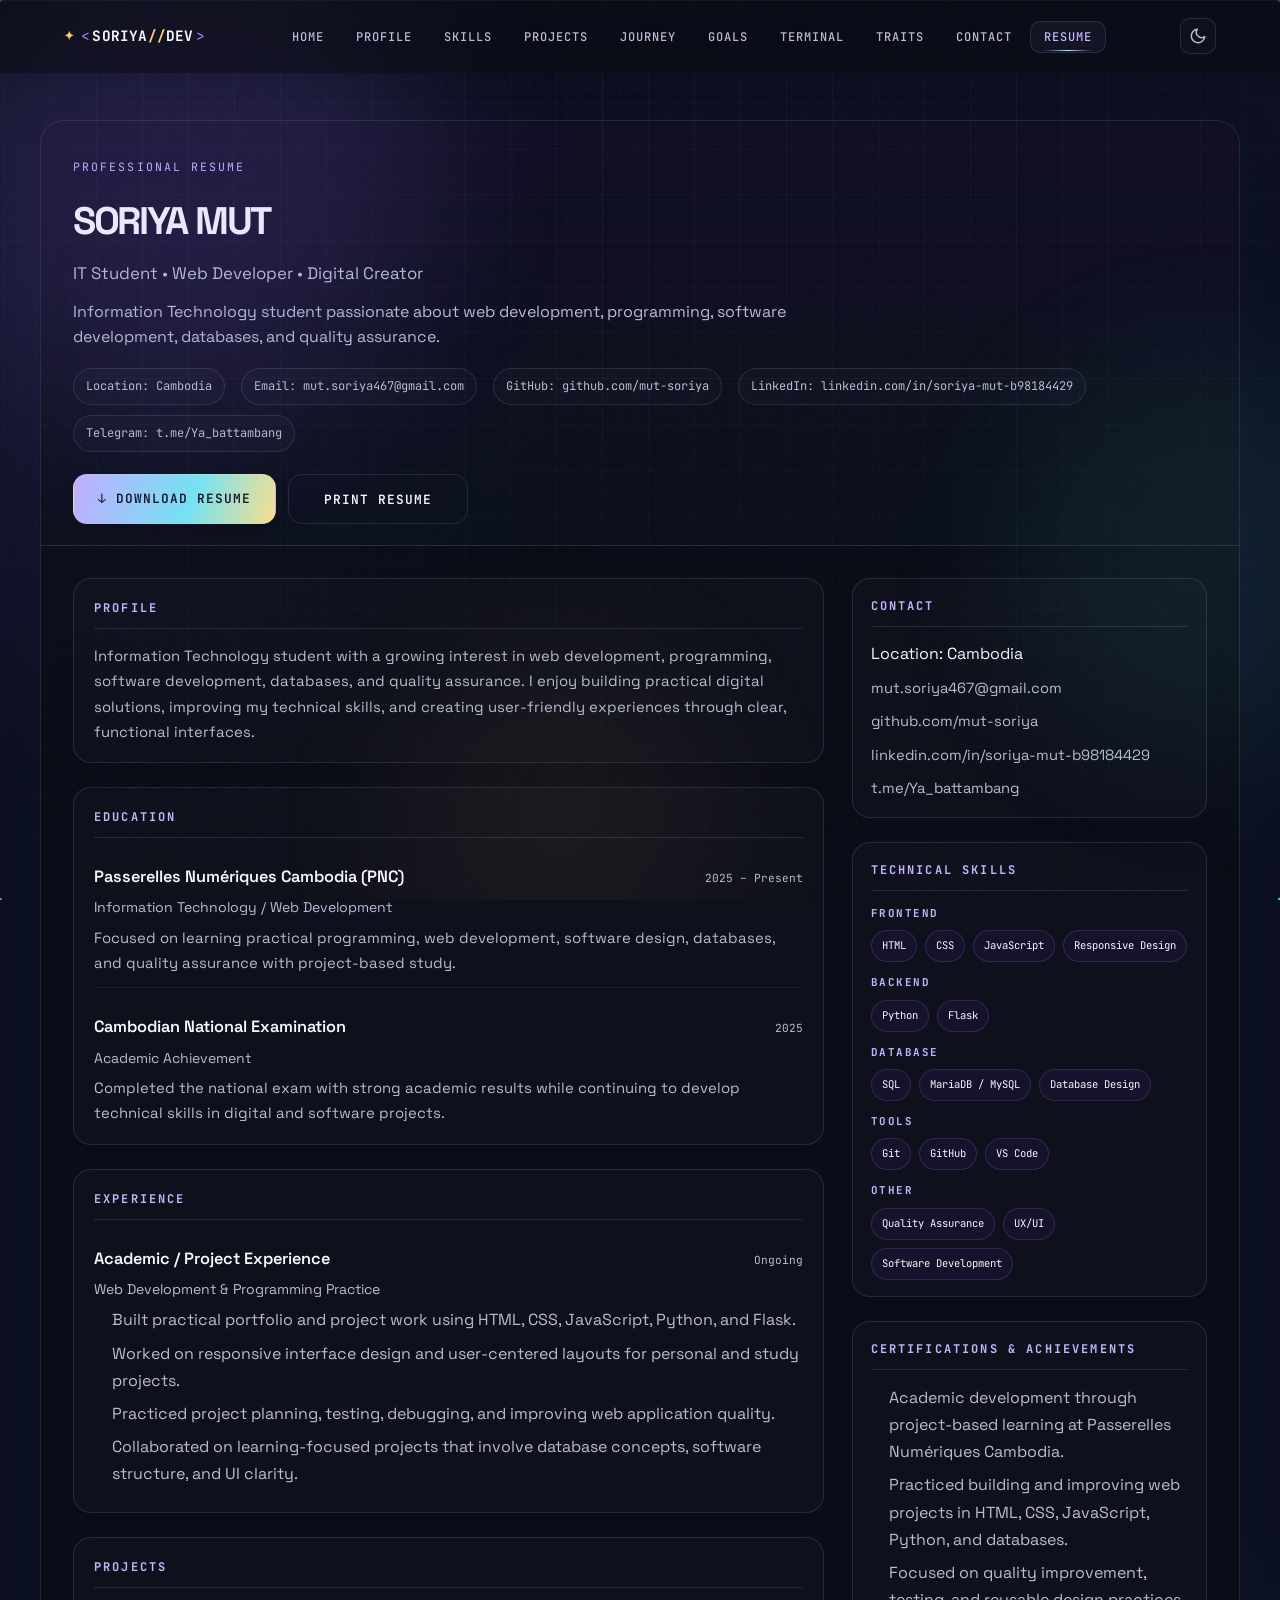
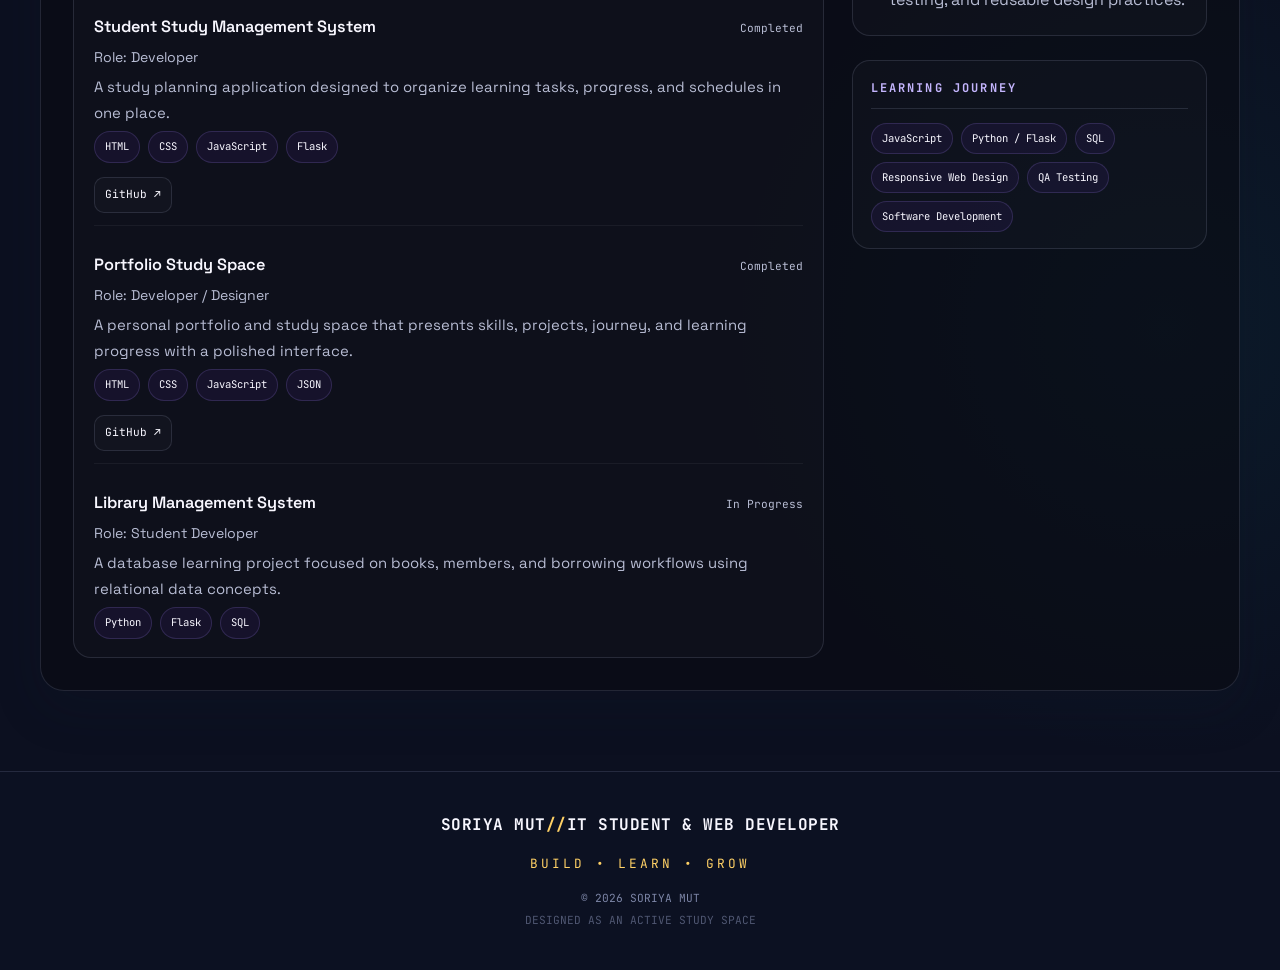
==== resume/index.html @ 737f2861 "update website content" ====
<!DOCTYPE html>
<html lang="en" data-theme="dark">
<head>
    <meta charset="UTF-8">
    <meta name="viewport" content="width=device-width, initial-scale=1.0">
    <title>Resume | Soriya Mut</title>
    <meta name="description" content="Professional resume of Soriya Mut, IT student and web developer from Cambodia.">
    <link rel="icon" type="image/png" sizes="256x256" href="../assets/images/icons/logo-portfolio-favicon.png">
    <link rel="preconnect" href="https://fonts.googleapis.com">
    <link rel="preconnect" href="https://fonts.gstatic.com" crossorigin>
    <link href="https://fonts.googleapis.com/css2?family=Space+Grotesk:wght@400;500;600;700&family=JetBrains+Mono:wght@400;500;700&display=swap" rel="stylesheet">
    <link rel="stylesheet" href="../assets/css/style.css">
    <link rel="stylesheet" href="../assets/css/animations.css">
    <link rel="stylesheet" href="../assets/css/responsive.css">
    <link rel="stylesheet" href="../assets/css/study-vibe.css">
    <script>window.PORTFOLIO_BASE = '../';</script>
    <style>
        .resume-page {
            padding-top: 120px;
            padding-bottom: 80px;
        }

        .resume-shell {
            max-width: 1200px;
            margin: 0 auto;
            background: rgba(10, 12, 18, 0.58);
            border: 1px solid var(--border);
            border-radius: 24px;
            box-shadow: 0 18px 48px rgba(15, 23, 42, 0.2);
            overflow: hidden;
        }

        [data-theme="light"] .resume-shell {
            background: rgba(255, 255, 255, 0.82);
            box-shadow: 0 18px 48px rgba(15, 23, 42, 0.08);
        }

        .resume-header {
            padding: 32px 32px 20px;
            border-bottom: 1px solid var(--border);
            background: linear-gradient(180deg, rgba(124, 58, 237, 0.06), rgba(6, 182, 212, 0.02));
        }

        .resume-tag {
            display: inline-flex;
            align-items: center;
            gap: 8px;
            font-family: var(--font-mono);
            font-size: 0.72rem;
            letter-spacing: 0.18em;
            color: var(--accent-light);
            text-transform: uppercase;
            margin-bottom: 14px;
        }

        .resume-headline {
            font-size: clamp(2rem, 3vw, 3rem);
            font-weight: 700;
            letter-spacing: -0.06em;
            margin-bottom: 8px;
        }

        .resume-role {
            color: var(--text-secondary);
            font-size: 1.05rem;
            margin-bottom: 12px;
        }

        .resume-intro {
            max-width: 760px;
            color: var(--text-secondary);
            margin-bottom: 18px;
        }

        .resume-contact-grid {
            display: flex;
            flex-wrap: wrap;
            gap: 10px 16px;
            font-family: var(--font-mono);
            font-size: 0.75rem;
            color: var(--text-secondary);
        }

        .resume-contact-item {
            display: inline-flex;
            align-items: center;
            gap: 8px;
            padding: 8px 12px;
            border-radius: 999px;
            border: 1px solid var(--border);
            background: rgba(255,255,255,0.02);
        }

        .resume-actions {
            display: flex;
            flex-wrap: wrap;
            gap: 12px;
            margin-top: 22px;
        }

        .resume-actions .btn {
            min-width: 180px;
            justify-content: center;
        }

        .btn-ghost {
            background: transparent;
            border: 1px solid var(--border);
            color: var(--text-primary);
            box-shadow: none;
        }

        .btn-ghost:hover {
            background: rgba(255,255,255,0.03);
            border-color: var(--border-strong);
            transform: translateY(-1px);
        }

        .resume-document {
            padding: 32px;
        }

        .resume-layout {
            display: grid;
            grid-template-columns: minmax(0, 1.9fr) minmax(260px, 0.9fr);
            gap: 28px;
            align-items: start;
        }

        .resume-main,
        .resume-sidebar {
            display: flex;
            flex-direction: column;
            gap: 24px;
        }

        .resume-section {
            border: 1px solid var(--border);
            border-radius: 18px;
            background: rgba(255,255,255,0.02);
            padding: 20px 20px 18px;
        }

        [data-theme="light"] .resume-section {
            background: rgba(15, 23, 42, 0.015);
        }

        .resume-section-header {
            display: flex;
            align-items: center;
            justify-content: space-between;
            gap: 12px;
            margin-bottom: 14px;
            padding-bottom: 10px;
            border-bottom: 1px solid var(--border);
        }

        .resume-section-title {
            font-family: var(--font-mono);
            font-size: 0.75rem;
            letter-spacing: 0.18em;
            text-transform: uppercase;
            color: var(--accent-light);
        }

        .resume-section-body {
            display: grid;
            gap: 14px;
        }

        .resume-summary,
        .resume-education-item,
        .resume-project-item,
        .resume-experience-item,
        .resume-achievement-item,
        .resume-mini-item {
            display: grid;
            gap: 6px;
        }

        .resume-education-item,
        .resume-project-item,
        .resume-experience-item {
            padding: 12px 0;
            border-bottom: 1px solid rgba(255,255,255,0.05);
        }

        .resume-education-item:last-child,
        .resume-project-item:last-child,
        .resume-experience-item:last-child {
            border-bottom: none;
            padding-bottom: 0;
        }

        .resume-item-top {
            display: flex;
            justify-content: space-between;
            align-items: baseline;
            gap: 12px;
            flex-wrap: wrap;
        }

        .resume-item-title {
            font-size: 1.02rem;
            font-weight: 600;
        }

        .resume-item-meta,
        .resume-item-date {
            font-family: var(--font-mono);
            font-size: 0.7rem;
            color: var(--text-secondary);
        }

        .resume-item-subtitle {
            color: var(--text-secondary);
            font-size: 0.88rem;
        }

        .resume-item-copy,
        .resume-bullets,
        .resume-project-tech,
        .resume-skills-list,
        .resume-list {
            color: var(--text-secondary);
            line-height: 1.7;
        }

        .resume-item-copy {
            font-size: 0.93rem;
        }

        .resume-bullets,
        .resume-list {
            padding-left: 18px;
        }

        .resume-bullets li,
        .resume-list li {
            margin-bottom: 6px;
        }

        .resume-project-tech,
        .resume-skills-list {
            display: flex;
            flex-wrap: wrap;
            gap: 8px;
            list-style: none;
            padding: 0;
            margin: 0;
        }

        .resume-tech-pill,
        .resume-skill-pill {
            display: inline-flex;
            align-items: center;
            border-radius: 999px;
            padding: 6px 10px;
            background: rgba(124, 58, 237, 0.08);
            border: 1px solid rgba(167, 139, 250, 0.18);
            font-family: var(--font-mono);
            font-size: 0.66rem;
            color: var(--text-primary);
        }

        .resume-project-links {
            display: flex;
            flex-wrap: wrap;
            gap: 8px;
            margin-top: 8px;
        }

        .resume-project-link {
            display: inline-flex;
            align-items: center;
            gap: 6px;
            font-family: var(--font-mono);
            font-size: 0.7rem;
            padding: 8px 10px;
            border: 1px solid var(--border);
            border-radius: 10px;
            color: var(--text-primary);
            background: rgba(255,255,255,0.02);
        }

        .resume-project-link:hover {
            border-color: var(--accent);
            color: var(--accent-light);
        }

        .resume-sidebar .resume-section {
            padding: 18px 18px 16px;
        }

        .resume-skill-group {
            display: grid;
            gap: 12px;
        }

        .resume-skill-group h4 {
            font-family: var(--font-mono);
            font-size: 0.68rem;
            letter-spacing: 0.14em;
            color: var(--accent-light);
            text-transform: uppercase;
            margin-bottom: 8px;
        }

        .resume-contact-list,
        .resume-mini-list {
            display: grid;
            gap: 10px;
        }

        .resume-contact-list a,
        .resume-mini-list span {
            color: var(--text-secondary);
            font-size: 0.92rem;
            word-break: break-word;
        }

        .resume-learning-card {
            display: flex;
            flex-wrap: wrap;
            gap: 8px;
        }

        @media (max-width: 900px) {
            .resume-layout {
                grid-template-columns: 1fr;
            }
        }

        @media (max-width: 600px) {
            .resume-page {
                padding-top: 96px;
                padding-bottom: 48px;
            }

            .resume-header,
            .resume-document {
                padding-left: 18px;
                padding-right: 18px;
            }

            .resume-actions {
                flex-direction: column;
            }

            .resume-actions .btn {
                width: 100%;
            }

            .resume-contact-grid {
                gap: 8px;
            }

            .resume-item-top {
                flex-direction: column;
                align-items: flex-start;
            }
        }

        @media print {
            @page {
                size: A4;
                margin: 12mm;
            }

            body {
                background: #ffffff !important;
                color: #111111 !important;
                -webkit-print-color-adjust: exact;
                print-color-adjust: exact;
            }

            .bg-layer,
            .cursor-glow,
            .nav,
            .footer,
            .toast,
            .scroll-progress,
            .theme-toggle,
            .nav-hamburger,
            .resume-actions,
            .boot-loader {
                display: none !important;
            }

            .resume-page {
                padding: 0 !important;
            }

            .resume-shell {
                max-width: none !important;
                margin: 0 !important;
                background: #ffffff !important;
                border: none !important;
                box-shadow: none !important;
                border-radius: 0 !important;
            }

            .resume-header,
            .resume-section,
            .resume-project-link,
            .resume-tech-pill,
            .resume-skill-pill,
            .resume-contact-item {
                background: #ffffff !important;
                color: #111111 !important;
                border-color: rgba(17, 17, 17, 0.2) !important;
                box-shadow: none !important;
            }

            .resume-headline,
            .resume-role,
            .resume-section-title,
            .resume-item-title,
            .resume-section h3,
            .resume-section h4,
            .resume-item-subtitle,
            .resume-item-copy,
            .resume-item-meta,
            .resume-item-date,
            .resume-contact-list a,
            .resume-list,
            .resume-bullets,
            .resume-skills-list,
            .resume-project-tech,
            .resume-contact-item,
            .resume-tag,
            .resume-intro,
            .resume-skill-group h4,
            .resume-item-copy,
            .resume-section-body,
            .resume-project-link,
            .resume-tech-pill,
            .resume-skill-pill {
                color: #111111 !important;
            }

            .resume-section,
            .resume-header {
                border-color: rgba(17, 17, 17, 0.18) !important;
            }
        }
    </style>
</head>
<body>
    <div class="bg-layer" aria-hidden="true">
        <div class="bg-grid"></div>
        <canvas class="bg-particles" id="bg-particles"></canvas>
        <div class="bg-blob bg-blob--1"></div>
        <div class="bg-blob bg-blob--2"></div>
        <div class="bg-blob bg-blob--3"></div>
        <div class="bg-noise"></div>
    </div>
    <div class="cursor-glow" id="cursor-glow" aria-hidden="true"></div>

    <nav class="nav" id="nav" role="navigation" aria-label="Main navigation">
        <div class="nav-inner">
            <a href="../index.html" class="nav-logo" aria-label="Soriya Mut home"><span class="nav-logo-bracket">&lt;</span><span class="nav-logo-text">SORIYA<span class="nav-logo-slash">//</span>DEV</span><span class="nav-logo-bracket">&gt;</span></a>
            <ul class="nav-links" id="nav-links">
                <li><a href="../index.html" class="nav-link" data-section="home">HOME</a></li>
                <li><a href="../pages/profile.html" class="nav-link" data-section="profile">PROFILE</a></li>
                <li><a href="../pages/skills.html" class="nav-link" data-section="skills">SKILLS</a></li>
                <li><a href="../pages/projects.html" class="nav-link" data-section="projects">PROJECTS</a></li>
                <li><a href="../pages/journey.html" class="nav-link" data-section="journey">JOURNEY</a></li>
                <li><a href="../pages/goals.html" class="nav-link" data-section="goals">GOALS</a></li>
                <li><a href="../pages/terminal.html" class="nav-link" data-section="terminal">TERMINAL</a></li>
                <li><a href="../pages/traits.html" class="nav-link" data-section="traits">TRAITS</a></li>
                <li><a href="../pages/contact.html" class="nav-link" data-section="contact">CONTACT</a></li>
                <li><a href="./index.html" class="nav-link active" aria-current="page" data-section="resume">RESUME</a></li>
            </ul>
            <div class="nav-controls">
                <button class="theme-toggle" id="theme-toggle" aria-label="Toggle theme">
                    <svg class="theme-icon-dark" width="18" height="18" viewBox="0 0 24 24" fill="none" stroke="currentColor" stroke-width="2" stroke-linecap="round" stroke-linejoin="round">
                        <path d="M21 12.79A9 9 0 1 1 11.21 3 7 7 0 0 0 21 12.79z"/>
                    </svg>
                    <svg class="theme-icon-light" width="18" height="18" viewBox="0 0 24 24" fill="none" stroke="currentColor" stroke-width="2" stroke-linecap="round" stroke-linejoin="round">
                        <circle cx="12" cy="12" r="5"/>
                        <line x1="12" y1="1" x2="12" y2="3"/>
                        <line x1="12" y1="21" x2="12" y2="23"/>
                        <line x1="4.22" y1="4.22" x2="5.64" y2="5.64"/>
                        <line x1="18.36" y1="18.36" x2="19.78" y2="19.78"/>
                        <line x1="1" y1="12" x2="3" y2="12"/>
                        <line x1="21" y1="12" x2="23" y2="12"/>
                        <line x1="4.22" y1="19.78" x2="5.64" y2="18.36"/>
                        <line x1="18.36" y1="5.64" x2="19.78" y2="4.22"/>
                    </svg>
                </button>
                <button class="nav-hamburger" id="nav-hamburger" aria-label="Toggle menu" aria-expanded="false"><span></span><span></span><span></span></button>
            </div>
        </div>
        <div class="nav-indicator" id="nav-indicator"></div>
    </nav>

    <main id="main-content" class="resume-page">
        <div class="resume-shell">
            <header class="resume-header">
                <div class="resume-tag">Professional Resume</div>
                <h1 class="resume-headline">SORIYA MUT</h1>
                <div class="resume-role">IT Student • Web Developer • Digital Creator</div>
                <p class="resume-intro">Information Technology student passionate about web development, programming, software development, databases, and quality assurance.</p>
                <div class="resume-contact-grid">
                    <span class="resume-contact-item">Location: Cambodia</span>
                    <span class="resume-contact-item">Email: mut.soriya467@gmail.com</span>
                    <span class="resume-contact-item">GitHub: github.com/mut-soriya</span>
                    <span class="resume-contact-item">LinkedIn: linkedin.com/in/soriya-mut-b98184429</span>
                    <span class="resume-contact-item">Telegram: t.me/Ya_battambang</span>
                </div>
                <div class="resume-actions">
                    <a class="btn btn-primary" href="./Resume.pdf" target="_blank" download>↓ DOWNLOAD RESUME</a>
                    <button class="btn btn-ghost" type="button" id="print-resume-btn">PRINT RESUME</button>
                </div>
            </header>

            <div class="resume-document">
                <div class="resume-layout">
                    <div class="resume-main">
                        <section class="resume-section">
                            <div class="resume-section-header">
                                <h2 class="resume-section-title">Profile</h2>
                            </div>
                            <div class="resume-section-body">
                                <div class="resume-summary">
                                    <p class="resume-item-copy">Information Technology student with a growing interest in web development, programming, software development, databases, and quality assurance. I enjoy building practical digital solutions, improving my technical skills, and creating user-friendly experiences through clear, functional interfaces.</p>
                                </div>
                            </div>
                        </section>

                        <section class="resume-section">
                            <div class="resume-section-header">
                                <h2 class="resume-section-title">Education</h2>
                            </div>
                            <div class="resume-section-body">
                                <div class="resume-education-item">
                                    <div class="resume-item-top">
                                        <div class="resume-item-title">Passerelles Numériques Cambodia (PNC)</div>
                                        <div class="resume-item-date">2025 – Present</div>
                                    </div>
                                    <div class="resume-item-subtitle">Information Technology / Web Development</div>
                                    <p class="resume-item-copy">Focused on learning practical programming, web development, software design, databases, and quality assurance with project-based study.</p>
                                </div>
                                <div class="resume-education-item">
                                    <div class="resume-item-top">
                                        <div class="resume-item-title">Cambodian National Examination</div>
                                        <div class="resume-item-date">2025</div>
                                    </div>
                                    <div class="resume-item-subtitle">Academic Achievement</div>
                                    <p class="resume-item-copy">Completed the national exam with strong academic results while continuing to develop technical skills in digital and software projects.</p>
                                </div>
                            </div>
                        </section>

                        <section class="resume-section">
                            <div class="resume-section-header">
                                <h2 class="resume-section-title">Experience</h2>
                            </div>
                            <div class="resume-section-body">
                                <div class="resume-experience-item">
                                    <div class="resume-item-top">
                                        <div class="resume-item-title">Academic / Project Experience</div>
                                        <div class="resume-item-date">Ongoing</div>
                                    </div>
                                    <div class="resume-item-subtitle">Web Development & Programming Practice</div>
                                    <ul class="resume-bullets">
                                        <li>Built practical portfolio and project work using HTML, CSS, JavaScript, Python, and Flask.</li>
                                        <li>Worked on responsive interface design and user-centered layouts for personal and study projects.</li>
                                        <li>Practiced project planning, testing, debugging, and improving web application quality.</li>
                                        <li>Collaborated on learning-focused projects that involve database concepts, software structure, and UI clarity.</li>
                                    </ul>
                                </div>
                            </div>
                        </section>

                        <section class="resume-section">
                            <div class="resume-section-header">
                                <h2 class="resume-section-title">Projects</h2>
                            </div>
                            <div class="resume-section-body">
                                <div class="resume-project-item">
                                    <div class="resume-item-top">
                                        <div class="resume-item-title">Student Study Management System</div>
                                        <div class="resume-item-date">Completed</div>
                                    </div>
                                    <div class="resume-item-subtitle">Role: Developer</div>
                                    <p class="resume-item-copy">A study planning application designed to organize learning tasks, progress, and schedules in one place.</p>
                                    <ul class="resume-project-tech">
                                        <li class="resume-tech-pill">HTML</li>
                                        <li class="resume-tech-pill">CSS</li>
                                        <li class="resume-tech-pill">JavaScript</li>
                                        <li class="resume-tech-pill">Flask</li>
                                    </ul>
                                    <div class="resume-project-links">
                                        <a class="resume-project-link" href="https://github.com/mut-soriya" target="_blank" rel="noopener noreferrer">GitHub ↗</a>
                                    </div>
                                </div>

                                <div class="resume-project-item">
                                    <div class="resume-item-top">
                                        <div class="resume-item-title">Portfolio Study Space</div>
                                        <div class="resume-item-date">Completed</div>
                                    </div>
                                    <div class="resume-item-subtitle">Role: Developer / Designer</div>
                                    <p class="resume-item-copy">A personal portfolio and study space that presents skills, projects, journey, and learning progress with a polished interface.</p>
                                    <ul class="resume-project-tech">
                                        <li class="resume-tech-pill">HTML</li>
                                        <li class="resume-tech-pill">CSS</li>
                                        <li class="resume-tech-pill">JavaScript</li>
                                        <li class="resume-tech-pill">JSON</li>
                                    </ul>
                                    <div class="resume-project-links">
                                        <a class="resume-project-link" href="https://github.com/mut-soriya" target="_blank" rel="noopener noreferrer">GitHub ↗</a>
                                    </div>
                                </div>

                                <div class="resume-project-item">
                                    <div class="resume-item-top">
                                        <div class="resume-item-title">Library Management System</div>
                                        <div class="resume-item-date">In Progress</div>
                                    </div>
                                    <div class="resume-item-subtitle">Role: Student Developer</div>
                                    <p class="resume-item-copy">A database learning project focused on books, members, and borrowing workflows using relational data concepts.</p>
                                    <ul class="resume-project-tech">
                                        <li class="resume-tech-pill">Python</li>
                                        <li class="resume-tech-pill">Flask</li>
                                        <li class="resume-tech-pill">SQL</li>
                                    </ul>
                                </div>
                            </div>
                        </section>
                    </div>

                    <aside class="resume-sidebar">
                        <section class="resume-section">
                            <div class="resume-section-header">
                                <h2 class="resume-section-title">Contact</h2>
                            </div>
                            <div class="resume-contact-list">
                                <span>Location: Cambodia</span>
                                <a href="mailto:mut.soriya467@gmail.com">mut.soriya467@gmail.com</a>
                                <a href="https://github.com/mut-soriya" target="_blank" rel="noopener noreferrer">github.com/mut-soriya</a>
                                <a href="https://www.linkedin.com/in/soriya-mut-b98184429/" target="_blank" rel="noopener noreferrer">linkedin.com/in/soriya-mut-b98184429</a>
                                <a href="https://t.me/Ya_battambang" target="_blank" rel="noopener noreferrer">t.me/Ya_battambang</a>
                            </div>
                        </section>

                        <section class="resume-section">
                            <div class="resume-section-header">
                                <h2 class="resume-section-title">Technical Skills</h2>
                            </div>
                            <div class="resume-skill-group">
                                <div>
                                    <h4>Frontend</h4>
                                    <div class="resume-skills-list">
                                        <span class="resume-skill-pill">HTML</span>
                                        <span class="resume-skill-pill">CSS</span>
                                        <span class="resume-skill-pill">JavaScript</span>
                                        <span class="resume-skill-pill">Responsive Design</span>
                                    </div>
                                </div>
                                <div>
                                    <h4>Backend</h4>
                                    <div class="resume-skills-list">
                                        <span class="resume-skill-pill">Python</span>
                                        <span class="resume-skill-pill">Flask</span>
                                    </div>
                                </div>
                                <div>
                                    <h4>Database</h4>
                                    <div class="resume-skills-list">
                                        <span class="resume-skill-pill">SQL</span>
                                        <span class="resume-skill-pill">MariaDB / MySQL</span>
                                        <span class="resume-skill-pill">Database Design</span>
                                    </div>
                                </div>
                                <div>
                                    <h4>Tools</h4>
                                    <div class="resume-skills-list">
                                        <span class="resume-skill-pill">Git</span>
                                        <span class="resume-skill-pill">GitHub</span>
                                        <span class="resume-skill-pill">VS Code</span>
                                    </div>
                                </div>
                                <div>
                                    <h4>Other</h4>
                                    <div class="resume-skills-list">
                                        <span class="resume-skill-pill">Quality Assurance</span>
                                        <span class="resume-skill-pill">UX/UI</span>
                                        <span class="resume-skill-pill">Software Development</span>
                                    </div>
                                </div>
                            </div>
                        </section>

                        <section class="resume-section">
                            <div class="resume-section-header">
                                <h2 class="resume-section-title">Certifications & Achievements</h2>
                            </div>
                            <ul class="resume-list">
                                <li>Academic development through project-based learning at Passerelles Numériques Cambodia.</li>
                                <li>Practiced building and improving web projects in HTML, CSS, JavaScript, Python, and databases.</li>
                                <li>Focused on quality improvement, testing, and reusable design practices.</li>
                            </ul>
                        </section>

                        <section class="resume-section">
                            <div class="resume-section-header">
                                <h2 class="resume-section-title">Learning Journey</h2>
                            </div>
                            <div class="resume-learning-card">
                                <span class="resume-skill-pill">JavaScript</span>
                                <span class="resume-skill-pill">Python / Flask</span>
                                <span class="resume-skill-pill">SQL</span>
                                <span class="resume-skill-pill">Responsive Web Design</span>
                                <span class="resume-skill-pill">QA Testing</span>
                                <span class="resume-skill-pill">Software Development</span>
                            </div>
                        </section>
                    </aside>
                </div>
            </div>
        </div>
    </main>

    <footer class="footer">
        <div class="footer-inner"><div class="footer-brand"><span class="footer-logo">SORIYA MUT<span class="footer-logo-slash">//</span>IT STUDENT &amp; WEB DEVELOPER</span></div><div class="footer-mission">BUILD • LEARN • GROW</div><div class="footer-copy"><span>© <span id="footer-year"></span> SORIYA MUT</span><span class="footer-designed" data-i18n="footer.designed">DESIGNED AS AN ACTIVE STUDY SPACE</span></div></div>
    </footer>
    <div class="toast" id="toast" role="status" aria-live="polite"><span class="toast-icon">✓</span><span class="toast-text" id="toast-text"></span></div>
    <div class="scroll-progress" id="scroll-progress" aria-hidden="true"></div>

    <script src="../assets/js/data-loader.js"></script>
    <script src="../assets/js/animations.js"></script>
    <script src="../assets/js/interactions.js"></script>
    <script src="../assets/js/app.js"></script>
    <script>
        document.addEventListener('DOMContentLoaded', () => {
            const year = document.getElementById('footer-year');
            if (year) year.textContent = new Date().getFullYear();
            document.querySelectorAll('.nav-link').forEach(link => {
                if (link.href && link.href.endsWith('index.html') && link.href.includes('/resume')) {
                    link.classList.add('active');
                    link.setAttribute('aria-current', 'page');
                } else {
                    link.classList.remove('active');
                    link.removeAttribute('aria-current');
                }
            });
            const printButton = document.getElementById('print-resume-btn');
            if (printButton) {
                printButton.addEventListener('click', () => {
                    const pdfUrl = './Resume.pdf';
                    const printWindow = window.open(pdfUrl, '_blank');
                    if (printWindow) {
                        printWindow.focus();
                        setTimeout(() => printWindow.print(), 600);
                    }
                });
            }
        });
    </script>
</body>
</html>
---- assets/css/style.css ----
/* ============================================
   SORIYA.SYS — PORTFOLIO V2
   style.css — Main Stylesheet
   ============================================ */

/* ===== CSS VARIABLES ===== */
:root {
    /* Dark theme (default) */
    --bg-primary: #07070b;
    --bg-secondary: #0d0d14;
    --bg-tertiary: #12121c;
    --surface: rgba(255, 255, 255, 0.04);
    --surface-hover: rgba(255, 255, 255, 0.07);
    --surface-active: rgba(255, 255, 255, 0.10);

    --text-primary: #f8fafc;
    --text-secondary: #94a3b8;
    --text-tertiary: #64748b;

    --accent: #7c3aed;
    --accent-light: #a78bfa;
    --accent-secondary: #06b6d4;
    --accent-secondary-light: #22d3ee;

    --success: #22c55e;
    --warning: #f59e0b;
    --danger: #ef4444;

    --border: rgba(255, 255, 255, 0.10);
    --border-strong: rgba(255, 255, 255, 0.16);

    --glow-purple: rgba(124, 58, 237, 0.35);
    --glow-cyan: rgba(6, 182, 212, 0.25);

    /* Gradients */
    --gradient-accent: linear-gradient(135deg, #7c3aed 0%, #06b6d4 100%);
    --gradient-accent-soft: linear-gradient(135deg, rgba(124, 58, 237, 0.15) 0%, rgba(6, 182, 212, 0.15) 100%);
    --gradient-text: linear-gradient(135deg, #a78bfa 0%, #22d3ee 100%);

    /* Fonts */
    --font-main: 'Space Grotesk', -apple-system, BlinkMacSystemFont, sans-serif;
    --font-mono: 'JetBrains Mono', 'Courier New', monospace;

    /* Spacing */
    --max-width: 1200px;
    --nav-height: 72px;
    --nav-height-scrolled: 56px;
    --section-padding: 100px;
    --radius-sm: 8px;
    --radius-md: 12px;
    --radius-lg: 16px;
    --radius-xl: 24px;

    /* Transitions */
    --transition-fast: 0.2s cubic-bezier(0.4, 0, 0.2, 1);
    --transition-base: 0.3s cubic-bezier(0.4, 0, 0.2, 1);
    --transition-slow: 0.5s cubic-bezier(0.4, 0, 0.2, 1);

    /* Z-index */
    --z-bg: 0;
    --z-content: 1;
    --z-nav: 100;
    --z-hud: 90;
    --z-boot: 9999;
    --z-toast: 10000;
}

/* ===== LIGHT THEME ===== */
[data-theme="light"] {
    --bg-primary: #f7f7fb;
    --bg-secondary: #ffffff;
    --bg-tertiary: #edf3ff;
    --surface: rgba(17, 24, 39, 0.035);
    --surface-hover: rgba(17, 24, 39, 0.06);
    --surface-active: rgba(17, 24, 39, 0.10);

    --text-primary: #121826;
    --text-secondary: #3a455d;
    --text-tertiary: #58657d;

    --accent: #5d39d6;
    --accent-light: #7c5af0;
    --accent-secondary: #0d7f8f;
    --accent-secondary-light: #0a6a7b;

    --border: rgba(18, 24, 38, 0.12);
    --border-strong: rgba(18, 24, 38, 0.18);

    --glow-purple: rgba(93, 57, 214, 0.16);
    --glow-cyan: rgba(13, 127, 143, 0.12);

    --gradient-accent-soft: linear-gradient(135deg, rgba(93, 57, 214, 0.10) 0%, rgba(13, 127, 143, 0.10) 100%);
    --gradient-text: linear-gradient(135deg, #5d39d6 0%, #0d7f8f 100%);
}

/* ===== RESET & BASE ===== */
*, *::before, *::after {
    margin: 0;
    padding: 0;
    box-sizing: border-box;
}

html {
    scroll-behavior: smooth;
    scroll-padding-top: var(--nav-height);
}

body {
    font-family: var(--font-main);
    background: var(--bg-primary);
    color: var(--text-primary);
    line-height: 1.6;
    overflow-x: hidden;
    min-height: 100vh;
    transition: background var(--transition-slow), color var(--transition-slow);
    -webkit-font-smoothing: antialiased;
    -moz-osx-font-smoothing: grayscale;
}

a {
    color: inherit;
    text-decoration: none;
}

ul {
    list-style: none;
}

img {
    max-width: 100%;
    display: block;
}

button {
    font-family: inherit;
    border: none;
    background: none;
    cursor: pointer;
    color: inherit;
}

input {
    font-family: inherit;
}

/* Focus states */
*:focus-visible {
    outline: 2px solid var(--accent);
    outline-offset: 2px;
    border-radius: 4px;
}

/* Selection */
::selection {
    background: var(--accent);
    color: #fff;
}

/* ===== SCROLLBAR ===== */
::-webkit-scrollbar {
    width: 8px;
}
::-webkit-scrollbar-track {
    background: var(--bg-primary);
}
::-webkit-scrollbar-thumb {
    background: var(--surface-active);
    border-radius: 4px;
}
::-webkit-scrollbar-thumb:hover {
    background: var(--accent);
}

/* ===== UTILITIES ===== */
.section {
    max-width: var(--max-width);
    margin: 0 auto;
    padding: var(--section-padding) 24px;
    position: relative;
    z-index: var(--z-content);
}

.mono {
    font-family: var(--font-mono);
}

.gradient-text {
    background: var(--gradient-text);
    -webkit-background-clip: text;
    background-clip: text;
    -webkit-text-fill-color: transparent;
}

/* ===== BACKGROUND LAYER ===== */
.bg-layer {
    position: fixed;
    inset: 0;
    z-index: var(--z-bg);
    overflow: hidden;
    pointer-events: none;
}

.bg-grid {
    position: absolute;
    inset: -50%;
    background-image:
        linear-gradient(var(--border) 1px, transparent 1px),
        linear-gradient(90deg, var(--border) 1px, transparent 1px);
    background-size: 60px 60px;
    opacity: 0.5;
    mask-image: radial-gradient(ellipse 80% 60% at 50% 30%, #000 0%, transparent 70%);
    -webkit-mask-image: radial-gradient(ellipse 80% 60% at 50% 30%, #000 0%, transparent 70%);
}

.bg-particles {
    position: absolute;
    inset: 0;
    width: 100%;
    height: 100%;
}

.bg-blob {
    position: absolute;
    border-radius: 50%;
    filter: blur(80px);
    opacity: 0.4;
    will-change: transform;
}

.bg-blob--1 {
    width: 500px;
    height: 500px;
    background: var(--glow-purple);
    top: -10%;
    left: -5%;
}

.bg-blob--2 {
    width: 400px;
    height: 400px;
    background: var(--glow-cyan);
    top: 40%;
    right: -10%;
}

.bg-blob--3 {
    width: 350px;
    height: 350px;
    background: rgba(124, 58, 237, 0.15);
    bottom: -10%;
    left: 30%;
}

.bg-noise {
    position: absolute;
    inset: 0;
    opacity: 0.015;
    background-image: url("data:image/svg+xml,%3Csvg viewBox='0 0 200 200' xmlns='http://www.w3.org/2000/svg'%3E%3Cfilter id='n'%3E%3CfeTurbulence type='fractalNoise' baseFrequency='0.9' numOctaves='3' /%3E%3C/filter%3E%3Crect width='100%25' height='100%25' filter='url(%23n)'/%3E%3C/svg%3E");
}

/* ===== CURSOR GLOW ===== */
.cursor-glow {
    position: fixed;
    width: 400px;
    height: 400px;
    border-radius: 50%;
    background: radial-gradient(circle, var(--glow-purple) 0%, transparent 60%);
    pointer-events: none;
    z-index: 1;
    transform: translate(-50%, -50%);
    opacity: 0;
    transition: opacity 0.3s ease;
    will-change: transform;
}

/* ===== BOOT LOADER ===== */
.boot-loader {
    position: fixed;
    inset: 0;
    z-index: var(--z-boot);
    background: var(--bg-primary);
    display: flex;
    align-items: center;
    justify-content: center;
    transition: opacity 0.5s ease, visibility 0.5s ease;
}

.boot-loader.hidden {
    opacity: 0;
    visibility: hidden;
    pointer-events: none;
}

.boot-content {
    text-align: center;
    position: relative;
    z-index: 2;
}

.boot-logo {
    font-family: var(--font-mono);
    font-size: 2rem;
    font-weight: 700;
    color: var(--text-primary);
    margin-bottom: 32px;
    letter-spacing: 2px;
}

.boot-bracket {
    color: var(--accent);
}

.boot-sys {
    background: var(--gradient-text);
    -webkit-background-clip: text;
    background-clip: text;
    -webkit-text-fill-color: transparent;
}

.boot-lines {
    font-family: var(--font-mono);
    font-size: 0.875rem;
    color: var(--text-secondary);
    margin-bottom: 24px;
    min-height: 120px;
    text-align: left;
    max-width: 320px;
    margin-left: auto;
    margin-right: auto;
}

.boot-line {
    opacity: 0;
    line-height: 1.8;
}

.boot-line.visible {
    opacity: 1;
}

.boot-line .boot-ok {
    color: var(--success);
    margin-left: 8px;
}

.boot-bar {
    width: 240px;
    height: 2px;
    background: var(--surface-active);
    border-radius: 1px;
    overflow: hidden;
    margin: 0 auto;
}

.boot-bar-fill {
    height: 100%;
    width: 0;
    background: var(--gradient-accent);
    transition: width 0.3s ease;
}

.boot-grid {
    position: absolute;
    inset: 0;
    background-image:
        linear-gradient(var(--border) 1px, transparent 1px),
        linear-gradient(90deg, var(--border) 1px, transparent 1px);
    background-size: 40px 40px;
    opacity: 0.3;
    mask-image: radial-gradient(ellipse 60% 60% at 50% 50%, #000 0%, transparent 80%);
    -webkit-mask-image: radial-gradient(ellipse 60% 60% at 50% 50%, #000 0%, transparent 80%);
}

/* ===== NAVIGATION ===== */
.nav {
    position: fixed;
    top: 0;
    left: 0;
    right: 0;
    z-index: var(--z-nav);
    background: rgba(10, 12, 18, 0.55);
    backdrop-filter: blur(16px);
    -webkit-backdrop-filter: blur(16px);
    transition: all var(--transition-base);
    border-bottom: 1px solid transparent;
    box-shadow: inset 0 1px 0 rgba(255,255,255,0.04), 0 10px 30px rgba(2, 6, 23, 0.12);
}

[data-theme="light"] .nav {
    background: rgba(245, 246, 250, 0.7);
    box-shadow: inset 0 1px 0 rgba(15, 23, 42, 0.04), 0 12px 28px rgba(15, 23, 42, 0.08);
}

.nav.scrolled {
    background: rgba(7, 7, 11, 0.72);
    backdrop-filter: blur(16px);
    -webkit-backdrop-filter: blur(16px);
    border-bottom-color: var(--border);
}

[data-theme="light"] .nav.scrolled {
    background: rgba(245, 246, 250, 0.72);
}

.nav-inner {
    max-width: var(--max-width);
    margin: 0 auto;
    padding: 0 24px;
    height: var(--nav-height);
    display: flex;
    align-items: center;
    justify-content: space-between;
    gap: 24px;
    transition: height var(--transition-base);
}

.nav.scrolled .nav-inner {
    height: var(--nav-height-scrolled);
}

/* Logo */
.nav-logo {
    font-family: var(--font-mono);
    font-weight: 700;
    font-size: 1rem;
    letter-spacing: 0.5px;
    display: flex;
    align-items: center;
    gap: 2px;
    white-space: nowrap;
}

.nav-logo-bracket {
    color: var(--accent);
    font-weight: 400;
}

.nav-logo-slash {
    color: var(--accent-secondary);
}

/* Links */
.nav-links {
    display: flex;
    align-items: center;
    gap: 4px;
    flex: 1;
    justify-content: center;
}

.nav-link {
    font-family: var(--font-mono);
    font-size: 0.75rem;
    font-weight: 500;
    letter-spacing: 1px;
    color: var(--text-secondary);
    padding: 8px 14px;
    border-radius: var(--radius-sm);
    transition: all var(--transition-fast);
    position: relative;
    text-shadow: 0 0 18px rgba(167, 139, 250, 0.1);
}

.nav-link::after {
    content: "";
    position: absolute;
    left: 14px;
    right: 14px;
    bottom: 2px;
    height: 1px;
    background: linear-gradient(90deg, transparent, var(--accent-secondary-light), transparent);
    transform: scaleX(0);
    transform-origin: center;
    transition: transform var(--transition-fast);
}

.nav-link:hover {
    color: var(--text-primary);
    background: linear-gradient(180deg, rgba(255,255,255,0.04), rgba(255,255,255,0.02));
    box-shadow: inset 0 0 0 1px rgba(255,255,255,0.04);
}

.nav-link:hover::after,
.nav-link.active::after {
    transform: scaleX(1);
}

.nav-link.active {
    color: var(--accent-light);
    background: rgba(167, 139, 250, 0.06);
    box-shadow: inset 0 0 0 1px rgba(167, 139, 250, 0.18);
}

/* Nav indicator */
.nav-indicator {
    display: none !important;
}

/* Controls */
.nav-controls {
    display: flex;
    align-items: center;
    gap: 12px;
}

.theme-toggle {
    width: 36px;
    height: 36px;
    border-radius: var(--radius-sm);
    border: 1px solid var(--border);
    display: flex;
    align-items: center;
    justify-content: center;
    color: var(--text-secondary);
    transition: all var(--transition-fast);
    background: rgba(255,255,255,0.02);
}

.theme-toggle:hover {
    border-color: var(--accent);
    color: var(--accent-light);
    background: linear-gradient(180deg, rgba(124,58,237,0.12), rgba(6,182,212,0.08));
    box-shadow: 0 0 0 1px rgba(124,58,237,0.12), 0 12px 24px rgba(124,58,237,0.12);
}

.theme-icon-light {
    display: none;
}

[data-theme="light"] .theme-icon-dark {
    display: none;
}
[data-theme="light"] .theme-icon-light {
    display: block;
}

/* Hamburger */
.nav-hamburger {
    display: none;
    flex-direction: column;
    gap: 5px;
    width: 36px;
    height: 36px;
    align-items: center;
    justify-content: center;
    border-radius: var(--radius-sm);
    border: 1px solid var(--border);
    background: rgba(255,255,255,0.03);
    color: var(--text-primary);
    cursor: pointer;
    transition: all var(--transition-fast);
}

.nav-hamburger:hover {
    background: linear-gradient(180deg, rgba(124,58,237,0.12), rgba(6,182,212,0.08));
    border-color: var(--accent);
    box-shadow: 0 0 0 1px rgba(124,58,237,0.12), 0 10px 20px rgba(124,58,237,0.12);
}

.nav-hamburger span {
    width: 18px;
    height: 2px;
    background: var(--text-primary);
    border-radius: 1px;
    transition: all var(--transition-base);
}

.nav-hamburger.open span:nth-child(1) {
    transform: translateY(7px) rotate(45deg);
}
.nav-hamburger.open span:nth-child(2) {
    opacity: 0;
}
.nav-hamburger.open span:nth-child(3) {
    transform: translateY(-7px) rotate(-45deg);
}

/* ===== BUTTONS ===== */
.btn {
    display: inline-flex;
    align-items: center;
    gap: 8px;
    font-family: var(--font-mono);
    font-size: 0.8rem;
    font-weight: 600;
    letter-spacing: 1px;
    padding: 14px 28px;
    border-radius: var(--radius-md);
    transition: all var(--transition-base);
    position: relative;
    overflow: hidden;
    will-change: transform;
}

.btn-primary {
    background: linear-gradient(135deg, #8b5cf6 0%, #06b6d4 100%);
    color: #fff;
    box-shadow: 0 12px 28px rgba(124, 58, 237, 0.24), inset 0 1px 0 rgba(255,255,255,0.22);
    border: 1px solid rgba(255,255,255,0.08);
}

.btn-primary:hover {
    box-shadow: 0 0 28px rgba(124, 58, 237, 0.35), 0 12px 30px rgba(6, 182, 212, 0.18);
    transform: translateY(-2px) scale(1.01);
}

.btn-secondary {
    background: var(--surface);
    color: var(--text-primary);
    border: 1px solid var(--border-strong);
}

.btn-secondary:hover {
    border-color: var(--accent);
    background: var(--surface-hover);
    transform: translateY(-2px);
}

.btn-arrow {
    transition: transform var(--transition-base);
}

.btn:hover .btn-arrow {
    transform: translate(4px, -4px);
}

/* ===== HERO SECTION ===== */
.hero {
    min-height: 100vh;
    display: flex;
    flex-direction: column;
    justify-content: center;
    padding-top: var(--nav-height);
    padding-bottom: 60px;
}

.hero-grid {
    display: grid;
    grid-template-columns: 1.4fr 1fr;
    gap: 60px;
    align-items: center;
    flex: 1;
}

.hero-text {
    display: flex;
    flex-direction: column;
    gap: 16px;
}

.hero-signal {
    display: inline-flex;
    align-items: center;
    gap: 8px;
    font-family: var(--font-mono);
    font-size: 0.7rem;
    font-weight: 500;
    letter-spacing: 2px;
    color: var(--accent-secondary);
    text-transform: uppercase;
    width: fit-content;
    padding: 6px 14px;
    border-radius: 100px;
    background: rgba(6, 182, 212, 0.08);
    border: 1px solid rgba(6, 182, 212, 0.2);
}

.hero-signal-dot {
    width: 6px;
    height: 6px;
    border-radius: 50%;
    background: var(--accent-secondary);
    animation: pulse-dot 2s ease-in-out infinite;
}

.hero-greeting {
    font-family: var(--font-mono);
    font-size: 0.9rem;
    letter-spacing: 4px;
    color: var(--text-secondary);
    text-transform: uppercase;
}

.hero-name {
    font-size: clamp(3rem, 8vw, 5.5rem);
    font-weight: 700;
    line-height: 1;
    letter-spacing: -2px;
    background: var(--gradient-text);
    -webkit-background-clip: text;
    background-clip: text;
    -webkit-text-fill-color: transparent;
}

.hero-role-line {
    display: flex;
    align-items: baseline;
    gap: 4px;
}

.hero-role {
    font-size: clamp(1.2rem, 3vw, 1.8rem);
    font-weight: 600;
    color: var(--text-primary);
    letter-spacing: -0.5px;
}

.hero-role-cursor {
    font-family: var(--font-mono);
    color: var(--accent);
    font-size: clamp(1.2rem, 3vw, 1.8rem);
    animation: blink 1s step-end infinite;
}

.hero-desc {
    font-size: 1.05rem;
    color: var(--text-secondary);
    max-width: 500px;
    line-height: 1.7;
}

.hero-tags {
    display: flex;
    gap: 8px;
    flex-wrap: wrap;
}

.hero-tag {
    font-family: var(--font-mono);
    font-size: 0.7rem;
    font-weight: 600;
    letter-spacing: 1px;
    padding: 5px 12px;
    border-radius: var(--radius-sm);
    background: var(--surface);
    border: 1px solid var(--border);
    color: var(--text-secondary);
    transition: all var(--transition-fast);
}

.hero-tag:hover {
    border-color: var(--accent);
    color: var(--accent-light);
}

.hero-buttons {
    display: flex;
    gap: 16px;
    margin-top: 8px;
    flex-wrap: wrap;
}

.hero-scroll {
    display: flex;
    flex-direction: column;
    align-items: center;
    gap: 12px;
    margin-top: 40px;
    font-family: var(--font-mono);
    font-size: 0.7rem;
    letter-spacing: 2px;
    color: var(--text-tertiary);
}

.hero-scroll-line {
    width: 1px;
    height: 40px;
    background: var(--border-strong);
    position: relative;
    overflow: hidden;
}

.hero-scroll-line::after {
    content: '';
    position: absolute;
    top: 0;
    left: 0;
    width: 100%;
    height: 50%;
    background: var(--accent);
    animation: scroll-down 2s ease-in-out infinite;
}

/* ===== PROFILE FRAME ===== */
.hero-profile {
    display: flex;
    justify-content: center;
    align-items: center;
}

.profile-frame {
    width: 100%;
    max-width: 340px;
    background: var(--bg-secondary);
    border: 1px solid var(--border);
    border-radius: var(--radius-lg);
    padding: 16px;
    position: relative;
    transition: all var(--transition-base);
    will-change: transform;
}

.profile-frame:hover {
    border-color: var(--accent);
    box-shadow: 0 0 40px var(--glow-purple);
}

.profile-frame-header {
    display: flex;
    justify-content: space-between;
    align-items: center;
    margin-bottom: 12px;
}

.profile-frame-label {
    font-family: var(--font-mono);
    font-size: 0.7rem;
    letter-spacing: 2px;
    color: var(--text-tertiary);
}

.profile-frame-dots {
    display: flex;
    gap: 4px;
}

.profile-frame-dots span {
    width: 6px;
    height: 6px;
    border-radius: 50%;
    background: var(--border-strong);
}

.profile-image-container {
    aspect-ratio: 1;
    border-radius: var(--radius-md);
    overflow: hidden;
    position: relative;
    background: var(--bg-tertiary);
}

.profile-image {
    width: 100%;
    height: 100%;
    object-fit: cover;
    transition: transform var(--transition-slow);
}

.profile-frame:hover .profile-image {
    transform: scale(1.05);
}

.profile-image-placeholder {
    position: absolute;
    inset: 0;
    display: flex;
    flex-direction: column;
    align-items: center;
    justify-content: center;
    gap: 8px;
    background: var(--gradient-accent-soft);
}

.placeholder-icon {
    font-size: 2.5rem;
    color: var(--accent);
    opacity: 0.6;
}

.placeholder-text {
    font-family: var(--font-mono);
    font-size: 0.8rem;
    font-weight: 600;
    letter-spacing: 2px;
    color: var(--text-secondary);
}

.placeholder-hint {
    font-family: var(--font-mono);
    font-size: 0.6rem;
    letter-spacing: 1px;
    color: var(--text-tertiary);
    opacity: 0.5;
}

/* Scanline */
.profile-scanline {
    position: absolute;
    top: 0;
    left: 0;
    right: 0;
    height: 2px;
    background: linear-gradient(90deg, transparent, var(--accent-secondary), transparent);
    opacity: 0.6;
    animation: scanline 3s linear infinite;
    pointer-events: none;
}

/* Profile particles */
.profile-particles {
    position: absolute;
    inset: 0;
    pointer-events: none;
}

.profile-particle {
    position: absolute;
    width: 3px;
    height: 3px;
    border-radius: 50%;
    background: var(--accent-secondary);
    opacity: 0.4;
}

.profile-frame-footer {
    display: flex;
    justify-content: space-between;
    align-items: center;
    margin-top: 12px;
}

.profile-status {
    display: flex;
    align-items: center;
    gap: 6px;
    font-family: var(--font-mono);
    font-size: 0.7rem;
    letter-spacing: 1px;
    color: var(--success);
}

.profile-status-dot {
    width: 7px;
    height: 7px;
    border-radius: 50%;
    background: var(--success);
    animation: pulse-dot 2s ease-in-out infinite;
}

.profile-meta {
    font-family: var(--font-mono);
    font-size: 0.7rem;
    color: var(--text-tertiary);
}

/* Corner brackets */
.profile-corner {
    position: absolute;
    width: 12px;
    height: 12px;
    border-color: var(--accent);
    opacity: 0.5;
    transition: opacity var(--transition-base);
}

.profile-frame:hover .profile-corner {
    opacity: 1;
}

.profile-corner--tl {
    top: 6px; left: 6px;
    border-top: 2px solid;
    border-left: 2px solid;
    border-radius: 2px 0 0 0;
}
.profile-corner--tr {
    top: 6px; right: 6px;
    border-top: 2px solid;
    border-right: 2px solid;
    border-radius: 0 2px 0 0;
}
.profile-corner--bl {
    bottom: 6px; left: 6px;
    border-bottom: 2px solid;
    border-left: 2px solid;
    border-radius: 0 0 0 2px;
}
.profile-corner--br {
    bottom: 6px; right: 6px;
    border-bottom: 2px solid;
    border-right: 2px solid;
    border-radius: 0 0 2px 0;
}

/* ===== SECTION HEADERS ===== */
.section-header {
    margin-bottom: 48px;
    position: relative;
}

.section-number {
    display: inline-block;
    font-family: var(--font-mono);
    font-size: 0.75rem;
    font-weight: 500;
    letter-spacing: 2px;
    color: var(--accent-secondary);
    margin-bottom: 12px;
    padding: 4px 12px;
    border-radius: 100px;
    background: rgba(6, 182, 212, 0.06);
    border: 1px solid rgba(6, 182, 212, 0.15);
}

.section-title {
    font-size: clamp(2rem, 5vw, 3rem);
    font-weight: 700;
    letter-spacing: -1px;
    line-height: 1.1;
    margin-bottom: 12px;
}

.section-subtitle {
    font-size: 1rem;
    color: var(--text-secondary);
    max-width: 560px;
}

/* ===== ABOUT SECTION ===== */
.about-grid {
    display: grid;
    grid-template-columns: 1.2fr 1fr;
    gap: 60px;
    align-items: start;
}

.about-text {
    display: flex;
    flex-direction: column;
    gap: 20px;
}

.about-intro {
    font-size: 1.25rem;
    font-weight: 500;
    color: var(--text-primary);
    line-height: 1.5;
}

.about-paragraph {
    font-size: 1rem;
    color: var(--text-secondary);
    line-height: 1.8;
}

.about-cards {
    display: flex;
    gap: 16px;
    margin-top: 12px;
    flex-wrap: wrap;
}

.about-card {
    flex: 1;
    min-width: 120px;
    padding: 20px;
    background: var(--surface);
    border: 1px solid var(--border);
    border-radius: var(--radius-md);
    transition: all var(--transition-base);
}

.about-card:hover {
    border-color: var(--accent);
    transform: translateY(-4px);
}

.about-card-label {
    font-family: var(--font-mono);
    font-size: 0.75rem;
    font-weight: 700;
    letter-spacing: 2px;
    color: var(--accent-light);
    margin-bottom: 6px;
}

.about-card-value {
    font-size: 0.9rem;
    color: var(--text-secondary);
}

/* Dev card */
.dev-card {
    background: var(--bg-secondary);
    border: 1px solid var(--border);
    border-radius: var(--radius-lg);
    overflow: hidden;
    transition: all var(--transition-base);
    will-change: transform;
}

.dev-card:hover {
    border-color: var(--accent);
    box-shadow: 0 0 32px var(--glow-purple);
}

.dev-card-header {
    display: flex;
    justify-content: space-between;
    align-items: center;
    padding: 14px 20px;
    border-bottom: 1px solid var(--border);
}

.dev-card-title {
    font-family: var(--font-mono);
    font-size: 0.75rem;
    font-weight: 500;
    color: var(--text-tertiary);
}

.dev-card-status {
    display: flex;
    align-items: center;
    gap: 6px;
    font-family: var(--font-mono);
    font-size: 0.7rem;
    color: var(--success);
}

.dev-card-dot {
    width: 6px;
    height: 6px;
    border-radius: 50%;
    background: var(--success);
    animation: pulse-dot 2s ease-in-out infinite;
}

.dev-card-avatar {
    display: flex;
    align-items: center;
    justify-content: center;
    padding: 32px;
    background: var(--gradient-accent-soft);
}

.dev-card-avatar span {
    font-size: 3rem;
    font-weight: 700;
    font-family: var(--font-mono);
    background: var(--gradient-text);
    -webkit-background-clip: text;
    background-clip: text;
    -webkit-text-fill-color: transparent;
}

.dev-card-body {
    padding: 20px;
    display: flex;
    flex-direction: column;
    gap: 12px;
}

.dev-card-field {
    display: flex;
    justify-content: space-between;
    align-items: center;
    padding-bottom: 12px;
    border-bottom: 1px solid var(--border);
}

.dev-card-field:last-child {
    border-bottom: none;
    padding-bottom: 0;
}

.dev-card-field-label {
    font-family: var(--font-mono);
    font-size: 0.7rem;
    letter-spacing: 1px;
    color: var(--text-tertiary);
}

.dev-card-field-value {
    font-size: 0.85rem;
    font-weight: 600;
    color: var(--text-primary);
}

.dev-card-footer {
    padding: 14px 20px;
    border-top: 1px solid var(--border);
    display: flex;
    flex-direction: column;
    gap: 6px;
}

.dev-card-badge {
    font-family: var(--font-mono);
    font-size: 0.7rem;
    font-weight: 600;
    letter-spacing: 1px;
    color: var(--accent-light);
}

.dev-card-note {
    font-family: var(--font-mono);
    font-size: 0.6rem;
    color: var(--text-tertiary);
    opacity: 0.6;
    line-height: 1.4;
}

/* ===== SKILLS SECTION ===== */
.skills-grid {
    display: grid;
    grid-template-columns: repeat(auto-fill, minmax(180px, 1fr));
    gap: 16px;
}

.skill-card {
    background: var(--surface);
    border: 1px solid var(--border);
    border-radius: var(--radius-md);
    padding: 24px 20px;
    transition: all var(--transition-base);
    position: relative;
    overflow: hidden;
    cursor: default;
    will-change: transform;
}

.skill-card::before {
    content: '';
    position: absolute;
    top: 0;
    left: 0;
    right: 0;
    height: 2px;
    background: var(--gradient-accent);
    transform: scaleX(0);
    transform-origin: left;
    transition: transform var(--transition-base);
}

.skill-card:hover {
    border-color: var(--accent);
    background: var(--surface-hover);
    transform: translateY(-6px);
}

.skill-card:hover::before {
    transform: scaleX(1);
}

.skill-icon {
    width: 44px;
    height: 44px;
    border-radius: var(--radius-sm);
    background: var(--gradient-accent-soft);
    border: 1px solid var(--border);
    display: flex;
    align-items: center;
    justify-content: center;
    font-family: var(--font-mono);
    font-size: 1rem;
    font-weight: 700;
    color: var(--accent-light);
    margin-bottom: 16px;
    transition: all var(--transition-base);
}

.skill-card:hover .skill-icon {
    transform: scale(1.1) rotate(-5deg);
    border-color: var(--accent);
}

.skill-name {
    font-size: 1rem;
    font-weight: 600;
    color: var(--text-primary);
    margin-bottom: 4px;
}

.skill-category {
    font-family: var(--font-mono);
    font-size: 0.65rem;
    letter-spacing: 1px;
    color: var(--text-tertiary);
    text-transform: uppercase;
    margin-bottom: 12px;
}

.skill-status {
    display: inline-flex;
    align-items: center;
    gap: 5px;
    font-family: var(--font-mono);
    font-size: 0.65rem;
    letter-spacing: 0.5px;
    padding: 3px 8px;
    border-radius: 100px;
}

.skill-status-dot {
    width: 5px;
    height: 5px;
    border-radius: 50%;
}

.skill-status[data-status="Active"] {
    color: var(--success);
    background: rgba(34, 197, 94, 0.1);
}
.skill-status[data-status="Active"] .skill-status-dot {
    background: var(--success);
}

.skill-status[data-status="Learning"] {
    color: var(--accent-secondary);
    background: rgba(6, 182, 212, 0.1);
}
.skill-status[data-status="Learning"] .skill-status-dot {
    background: var(--accent-secondary);
}

.skill-status[data-status="Practicing"] {
    color: var(--warning);
    background: rgba(245, 158, 11, 0.1);
}
.skill-status[data-status="Practicing"] .skill-status-dot {
    background: var(--warning);
}

.skill-desc {
    font-size: 0.8rem;
    color: var(--text-secondary);
    margin-top: 12px;
    opacity: 0;
    max-height: 0;
    overflow: hidden;
    transition: all var(--transition-base);
}

.skill-card:hover .skill-desc {
    opacity: 1;
    max-height: 60px;
    margin-top: 12px;
}

/* ===== PROJECTS SECTION ===== */
.projects-grid {
    display: grid;
    grid-template-columns: repeat(auto-fill, minmax(340px, 1fr));
    gap: 24px;
}

.project-card {
    position: relative;
    background: var(--bg-secondary);
    border: 1px solid var(--border);
    border-radius: var(--radius-lg);
    overflow: hidden;
    transition: all var(--transition-base);
    will-change: transform;
}

.project-card:hover {
    border-color: var(--accent);
    transform: translateY(-6px);
    box-shadow: 0 8px 32px rgba(0, 0, 0, 0.3);
}

.project-image-wrapper {
    aspect-ratio: 16 / 10;
    overflow: hidden;
    position: relative;
    background: var(--bg-tertiary);
}

.project-image {
    width: 100%;
    height: 100%;
    object-fit: cover;
    transition: transform var(--transition-slow);
}

.project-card:hover .project-image {
    transform: scale(1.08);
}

.project-image-placeholder {
    position: absolute;
    inset: 0;
    display: flex;
    flex-direction: column;
    align-items: center;
    justify-content: center;
    gap: 6px;
    background: var(--gradient-accent-soft);
}

.project-image-placeholder .ph-icon {
    font-size: 2rem;
    color: var(--accent);
    opacity: 0.5;
}

.project-image-placeholder .ph-text {
    font-family: var(--font-mono);
    font-size: 0.7rem;
    letter-spacing: 1px;
    color: var(--text-tertiary);
}

.project-image-placeholder .ph-sub {
    font-family: var(--font-mono);
    font-size: 0.6rem;
    color: var(--text-tertiary);
    opacity: 0.5;
}

.project-card > .project-image-overlay {
    display: none;
}

.project-image-overlay {
    position: absolute;
    inset: 0;
    background: linear-gradient(180deg, transparent 40%, rgba(7, 7, 11, 0.8) 100%);
    opacity: 0;
    transition: opacity var(--transition-base);
    pointer-events: none;
}

.project-card:hover .project-image-overlay {
    opacity: 1;
}

.project-status-badge {
    position: absolute;
    top: 12px;
    right: 12px;
    font-family: var(--font-mono);
    font-size: 0.65rem;
    font-weight: 600;
    letter-spacing: 0.5px;
    padding: 4px 10px;
    border-radius: 100px;
    backdrop-filter: blur(8px);
    -webkit-backdrop-filter: blur(8px);
}

.project-status-badge[data-status="Completed"] {
    background: rgba(34, 197, 94, 0.15);
    color: var(--success);
    border: 1px solid rgba(34, 197, 94, 0.3);
}

.project-status-badge[data-status="In Progress"] {
    background: rgba(245, 158, 11, 0.15);
    color: var(--warning);
    border: 1px solid rgba(245, 158, 11, 0.3);
}

.project-info {
    padding: 24px;
}

.project-title {
    font-size: 1.2rem;
    font-weight: 600;
    color: var(--text-primary);
    margin-bottom: 8px;
}

.project-description {
    font-size: 0.9rem;
    color: var(--text-secondary);
    line-height: 1.6;
    margin-bottom: 16px;
}

.project-tech {
    display: flex;
    flex-wrap: wrap;
    gap: 6px;
    margin-bottom: 20px;
}

.project-tech-tag {
    font-family: var(--font-mono);
    font-size: 0.65rem;
    font-weight: 500;
    letter-spacing: 0.5px;
    padding: 4px 10px;
    border-radius: var(--radius-sm);
    background: var(--surface);
    border: 1px solid var(--border);
    color: var(--text-secondary);
}

.project-links {
    display: flex;
    gap: 12px;
}

.project-link {
    font-family: var(--font-mono);
    font-size: 0.75rem;
    font-weight: 600;
    letter-spacing: 1px;
    padding: 8px 16px;
    border-radius: var(--radius-sm);
    transition: all var(--transition-fast);
    display: inline-flex;
    align-items: center;
    gap: 6px;
}

.project-link--demo {
    background: var(--surface);
    border: 1px solid var(--border-strong);
    color: var(--text-primary);
}

.project-link--demo:hover {
    border-color: var(--accent-secondary);
    color: var(--accent-secondary-light);
}

.project-link--github {
    border: 1px solid var(--border);
    color: var(--text-secondary);
}

.project-link--github:hover {
    border-color: var(--text-secondary);
    color: var(--text-primary);
}

/* ===== SYSTEM HUD SECTION ===== */
.syshud-panel {
    background: var(--bg-secondary);
    border: 1px solid var(--border);
    border-radius: var(--radius-lg);
    padding: 32px;
    max-width: 600px;
    margin: 0 auto;
}

.syshud-status {
    display: flex;
    align-items: center;
    gap: 10px;
    font-family: var(--font-mono);
    font-size: 0.9rem;
    font-weight: 600;
    letter-spacing: 1px;
    color: var(--success);
    margin-bottom: 24px;
}

.syshud-status-dot {
    width: 10px;
    height: 10px;
    border-radius: 50%;
    background: var(--success);
    animation: pulse-dot 2s ease-in-out infinite;
    box-shadow: 0 0 12px var(--success);
}

.syshud-grid {
    display: grid;
    grid-template-columns: repeat(2, 1fr);
    gap: 16px;
}

.syshud-item {
    background: var(--surface);
    border: 1px solid var(--border);
    border-radius: var(--radius-md);
    padding: 20px;
    transition: all var(--transition-base);
}

.syshud-item:hover {
    border-color: var(--accent);
}

.syshud-item-label {
    font-family: var(--font-mono);
    font-size: 0.7rem;
    letter-spacing: 1px;
    color: var(--text-tertiary);
    margin-bottom: 8px;
}

.syshud-item-value {
    font-size: 1.1rem;
    font-weight: 600;
    color: var(--accent-light);
    display: flex;
    align-items: center;
    gap: 8px;
}

.syshud-item-bar {
    height: 3px;
    background: var(--surface-active);
    border-radius: 2px;
    margin-top: 12px;
    overflow: hidden;
    position: relative;
}

.syshud-item-bar::after {
    content: '';
    position: absolute;
    top: 0;
    left: 0;
    height: 100%;
    width: 70%;
    background: var(--gradient-accent);
    border-radius: 2px;
    animation: hud-bar 3s ease-in-out infinite;
}

/* ===== JOURNEY / TIMELINE ===== */
.timeline {
    max-width: 700px;
    margin: 0 auto;
    position: relative;
    padding-left: 40px;
}

.timeline::before {
    content: '';
    position: absolute;
    left: 11px;
    top: 0;
    bottom: 0;
    width: 2px;
    background: var(--border);
}

.timeline-line {
    position: absolute;
    left: 11px;
    top: 0;
    width: 2px;
    height: 0;
    background: var(--gradient-accent);
    transition: height 1.5s ease;
}

.timeline-item {
    position: relative;
    margin-bottom: 40px;
    padding-left: 0;
}

.timeline-node {
    position: absolute;
    left: -35px;
    top: 4px;
    width: 24px;
    height: 24px;
    border-radius: 50%;
    background: var(--bg-primary);
    border: 2px solid var(--border);
    display: flex;
    align-items: center;
    justify-content: center;
    z-index: 1;
    transition: all var(--transition-base);
}

.timeline-node::after {
    content: '';
    width: 8px;
    height: 8px;
    border-radius: 50%;
    background: var(--accent);
    opacity: 0;
    transition: opacity var(--transition-base);
}

.timeline-item.active .timeline-node {
    border-color: var(--accent);
    box-shadow: 0 0 16px var(--glow-purple);
}

.timeline-item.active .timeline-node::after {
    opacity: 1;
}

.timeline-item.current .timeline-node::after {
    background: var(--success);
    animation: pulse-dot 2s ease-in-out infinite;
}

.timeline-item.current .timeline-node {
    border-color: var(--success);
    box-shadow: 0 0 16px rgba(34, 197, 94, 0.3);
}

.timeline-year {
    font-family: var(--font-mono);
    font-size: 0.75rem;
    font-weight: 600;
    letter-spacing: 1px;
    color: var(--accent-secondary);
    margin-bottom: 8px;
}

.timeline-card {
    background: var(--bg-secondary);
    border: 1px solid var(--border);
    border-radius: var(--radius-md);
    padding: 24px;
    transition: all var(--transition-base);
}

.timeline-card:hover {
    border-color: var(--accent);
}

.timeline-title {
    font-size: 1.1rem;
    font-weight: 600;
    color: var(--text-primary);
    margin-bottom: 4px;
}

.timeline-subtitle {
    font-family: var(--font-mono);
    font-size: 0.75rem;
    letter-spacing: 1px;
    color: var(--accent-light);
    margin-bottom: 12px;
}

.timeline-description {
    font-size: 0.9rem;
    color: var(--text-secondary);
    line-height: 1.6;
}

/* ===== ACHIEVEMENTS ===== */
.achievements-content {
    text-align: center;
    padding: 60px 20px;
}

.achievements-empty {
    display: flex;
    flex-direction: column;
    align-items: center;
    gap: 16px;
}

.achievements-empty-text {
    font-family: var(--font-mono);
    font-size: 1rem;
    letter-spacing: 2px;
    color: var(--text-secondary);
}

.achievements-loading {
    display: flex;
    gap: 6px;
}

.achievements-loading span {
    width: 8px;
    height: 8px;
    border-radius: 50%;
    background: var(--accent);
    animation: bounce-dot 1.4s ease-in-out infinite;
}

.achievements-loading span:nth-child(2) {
    animation-delay: 0.2s;
}

.achievements-loading span:nth-child(3) {
    animation-delay: 0.4s;
}

.achievements-grid {
    display: grid;
    grid-template-columns: repeat(auto-fill, minmax(260px, 1fr));
    gap: 20px;
}

.achievement-card {
    background: var(--bg-secondary);
    border: 1px solid var(--border);
    border-radius: var(--radius-lg);
    padding: 28px;
    text-align: center;
    transition: all var(--transition-base);
}

.achievement-card:hover {
    border-color: var(--accent);
    transform: translateY(-4px);
}

.achievement-icon {
    font-size: 2.5rem;
    margin-bottom: 16px;
}

.achievement-title {
    font-size: 1.1rem;
    font-weight: 600;
    color: var(--text-primary);
    margin-bottom: 8px;
}

.achievement-date {
    font-family: var(--font-mono);
    font-size: 0.7rem;
    letter-spacing: 1px;
    color: var(--accent-secondary);
    margin-bottom: 12px;
}

.achievement-desc {
    font-size: 0.85rem;
    color: var(--text-secondary);
}

/* ===== TERMINAL ===== */
.terminal-window {
    max-width: 720px;
    margin: 0 auto;
    background: var(--bg-secondary);
    border: 1px solid var(--border);
    border-radius: var(--radius-lg);
    overflow: hidden;
    box-shadow: 0 8px 32px rgba(0, 0, 0, 0.3);
}

.terminal-header {
    display: flex;
    align-items: center;
    gap: 12px;
    padding: 12px 20px;
    background: var(--bg-tertiary);
    border-bottom: 1px solid var(--border);
}

.terminal-dots {
    display: flex;
    gap: 6px;
}

.dot {
    width: 10px;
    height: 10px;
    border-radius: 50%;
}

.dot-red { background: #ef4444; }
.dot-yellow { background: #f59e0b; }
.dot-green { background: #22c55e; }

.terminal-title {
    font-family: var(--font-mono);
    font-size: 0.75rem;
    letter-spacing: 1px;
    color: var(--text-tertiary);
    margin-left: 8px;
}

.terminal-body {
    padding: 20px;
    font-family: var(--font-mono);
    font-size: 0.85rem;
    min-height: 280px;
    max-height: 400px;
    overflow-y: auto;
    line-height: 1.6;
}

.terminal-output {
    margin-bottom: 8px;
}

.terminal-output-line {
    color: var(--text-secondary);
    white-space: pre-wrap;
    word-break: break-word;
}

.terminal-output-line.command {
    color: var(--accent-secondary-light);
}

.terminal-output-line.command::before {
    content: '$ ';
    color: var(--accent-light);
}

.terminal-output-line.response {
    color: var(--text-primary);
    padding-left: 16px;
}

.terminal-input-line {
    display: flex;
    align-items: center;
    gap: 8px;
}

.terminal-prompt {
    color: var(--accent-light);
    white-space: nowrap;
}

.terminal-input {
    flex: 1;
    background: none;
    border: none;
    color: var(--text-primary);
    font-family: var(--font-mono);
    font-size: 0.85rem;
    outline: none;
    caret-color: var(--accent);
}

.terminal-cursor {
    width: 8px;
    height: 16px;
    background: var(--accent);
    animation: blink 1s step-end infinite;
}

.terminal-quick-commands {
    display: flex;
    flex-wrap: wrap;
    gap: 8px;
    padding: 12px 20px;
    border-top: 1px solid var(--border);
    background: var(--bg-tertiary);
}

.terminal-cmd-btn {
    font-family: var(--font-mono);
    font-size: 0.7rem;
    letter-spacing: 0.5px;
    padding: 5px 12px;
    border-radius: var(--radius-sm);
    background: var(--surface);
    border: 1px solid var(--border);
    color: var(--text-secondary);
    transition: all var(--transition-fast);
}

.terminal-cmd-btn:hover {
    border-color: var(--accent);
    color: var(--accent-light);
    background: var(--surface-hover);
}

/* ===== TRAITS ===== */
.traits-grid {
    display: grid;
    grid-template-columns: repeat(auto-fill, minmax(280px, 1fr));
    gap: 20px;
}

.trait-card {
    background: var(--surface);
    border: 1px solid var(--border);
    border-radius: var(--radius-lg);
    padding: 28px;
    transition: all var(--transition-base);
    position: relative;
    overflow: hidden;
    will-change: transform;
}

.trait-card::before {
    content: '';
    position: absolute;
    top: 0;
    left: 0;
    width: 3px;
    height: 0;
    background: var(--gradient-accent);
    transition: height var(--transition-base);
}

.trait-card:hover {
    border-color: var(--accent);
    background: var(--surface-hover);
    transform: translateY(-4px);
}

.trait-card:hover::before {
    height: 100%;
}

.trait-icon {
    font-size: 1.8rem;
    margin-bottom: 16px;
    display: block;
}

.trait-title {
    font-size: 1.1rem;
    font-weight: 600;
    color: var(--text-primary);
    margin-bottom: 8px;
}

.trait-description {
    font-size: 0.85rem;
    color: var(--text-secondary);
    line-height: 1.6;
}

/* ===== CONTACT ===== */
.contact-content {
    max-width: 600px;
    margin: 0 auto;
    text-align: center;
}

.contact-info {
    display: flex;
    flex-direction: column;
    align-items: center;
    gap: 24px;
}

.contact-encryption {
    display: flex;
    align-items: center;
    gap: 16px;
    font-family: var(--font-mono);
    font-size: 0.7rem;
    letter-spacing: 1px;
}

.contact-enc-label {
    color: var(--text-tertiary);
}

.contact-enc-status {
    color: var(--success);
    padding: 3px 10px;
    border-radius: 100px;
    background: rgba(34, 197, 94, 0.1);
    border: 1px solid rgba(34, 197, 94, 0.2);
}

.contact-ready {
    font-size: clamp(1.5rem, 4vw, 2.5rem);
    font-weight: 700;
    background: var(--gradient-text);
    -webkit-background-clip: text;
    background-clip: text;
    -webkit-text-fill-color: transparent;
    letter-spacing: -1px;
}

.contact-email-btn {
    font-size: 0.9rem;
    padding: 16px 36px;
}

.home-quick-nav {
    max-width: 1280px;
    margin: 0 auto 80px;
    padding: 0 20px;
}

.hub-shell {
    position: relative;
    padding: 18px 0 8px;
    overflow: hidden;
    border-top: 1px solid rgba(255, 255, 255, 0.08);
    border-bottom: 1px solid rgba(255, 255, 255, 0.08);
    background: rgba(10, 14, 27, 0.12);
    backdrop-filter: blur(10px);
    -webkit-backdrop-filter: blur(10px);
}

.hub-shell::before,
.hub-shell::after {
    content: "";
    position: absolute;
    top: 0;
    bottom: 0;
    width: 120px;
    z-index: 2;
    pointer-events: none;
}

.hub-shell::before {
    left: 0;
    background: linear-gradient(90deg, rgba(7, 7, 11, 1) 0%, rgba(7, 7, 11, 0) 100%);
}

.hub-shell::after {
    right: 0;
    background: linear-gradient(270deg, rgba(7, 7, 11, 1) 0%, rgba(7, 7, 11, 0) 100%);
}

[data-theme="light"] .hub-shell {
    background: rgba(255, 255, 255, 0.18);
    border-top-color: rgba(18, 24, 38, 0.10);
    border-bottom-color: rgba(18, 24, 38, 0.10);
}

[data-theme="light"] .hub-shell::before {
    background: linear-gradient(90deg, rgba(247, 247, 251, 1) 0%, rgba(247, 247, 251, 0) 100%);
}

[data-theme="light"] .hub-shell::after {
    background: linear-gradient(270deg, rgba(247, 247, 251, 1) 0%, rgba(247, 247, 251, 0) 100%);
}

.hub-track {
    display: flex;
    width: max-content;
    min-width: 100%;
    gap: 18px;
    animation: hub-scroll 35s linear infinite;
    will-change: transform;
}

.hub-group {
    display: flex;
    flex-shrink: 0;
    gap: 18px;
    padding-right: 18px;
}

.hub-item {
    position: relative;
    display: flex;
    flex-direction: column;
    justify-content: space-between;
    width: 190px;
    min-height: 120px;
    padding: 16px 16px 14px;
    border-radius: 18px;
    background: rgba(18, 25, 45, 0.54);
    border: 1px solid rgba(188, 199, 255, 0.15);
    box-shadow: inset 0 1px 0 rgba(255, 255, 255, 0.03), 0 12px 24px rgba(3, 6, 18, 0.18);
    color: var(--text-primary);
    text-decoration: none;
    transition: transform var(--transition-base), border-color var(--transition-base), box-shadow var(--transition-base), background var(--transition-base);
    overflow: hidden;
}

.hub-item::before {
    content: "";
    position: absolute;
    inset: 0 auto auto 0;
    width: 100%;
    height: 2px;
    background: linear-gradient(90deg, var(--accent), var(--accent-secondary), var(--warning));
    opacity: 0.9;
}

.hub-item:hover,
.hub-item:focus-visible {
    transform: translateY(-6px);
    border-color: rgba(103, 223, 241, 0.7);
    box-shadow: 0 18px 34px rgba(7, 10, 20, 0.22), 0 0 0 1px rgba(103, 223, 241, 0.25);
    background: rgba(23, 32, 58, 0.68);
}

.hub-item:focus-visible {
    outline: 2px solid var(--accent);
    outline-offset: 2px;
}

.hub-index {
    font-family: var(--font-mono);
    font-size: 0.68rem;
    letter-spacing: 0.16em;
    color: var(--warning);
}

.hub-item strong {
    display: block;
    margin-top: 14px;
    font-size: 1.08rem;
    line-height: 1.15;
    letter-spacing: 0.04em;
}

.hub-item small {
    display: block;
    margin-top: 10px;
    color: var(--text-secondary);
    font-family: var(--font-mono);
    font-size: 0.62rem;
    letter-spacing: 0.12em;
    text-transform: uppercase;
}

.home-quick-nav:hover .hub-track,
.home-quick-nav:focus-within .hub-track {
    animation-play-state: paused;
}

@keyframes hub-scroll {
    from {
        transform: translate3d(0, 0, 0);
    }
    to {
        transform: translate3d(-50%, 0, 0);
    }
}

@media (prefers-reduced-motion: reduce) {
    .hub-track {
        animation: none;
        transform: none;
    }

    .home-quick-nav:hover .hub-track,
    .home-quick-nav:focus-within .hub-track {
        animation-play-state: running;
    }
}

.contact-form {
    width: min(100%, 520px);
    display: flex;
    flex-direction: column;
    gap: 18px;
    padding: 28px;
    background: rgba(15, 23, 42, 0.5);
    border: 1px solid var(--border);
    border-radius: 22px;
    backdrop-filter: blur(12px);
    box-shadow: 0 20px 45px rgba(15, 23, 42, 0.12);
}

.contact-field {
    display: flex;
    flex-direction: column;
    gap: 8px;
    text-align: left;
}

.contact-field label {
    font-size: 0.72rem;
    letter-spacing: 0.12em;
    text-transform: uppercase;
    color: var(--text-tertiary);
    font-family: var(--font-mono);
}

.contact-field input,
.contact-field textarea {
    width: 100%;
    border: 1px solid var(--border);
    border-radius: 14px;
    background: rgba(255, 255, 255, 0.02);
    color: var(--text-primary);
    padding: 14px 16px;
    font: inherit;
    transition: border-color var(--transition-base), box-shadow var(--transition-base), transform var(--transition-base);
}

[data-theme="light"] .contact-form {
    background: rgba(255, 255, 255, 0.8);
    border-color: rgba(18, 24, 38, 0.12);
    box-shadow: 0 20px 45px rgba(15, 23, 42, 0.08);
}

[data-theme="light"] .contact-field input,
[data-theme="light"] .contact-field textarea {
    background: rgba(17, 24, 39, 0.02);
    color: var(--text-primary);
    border-color: rgba(18, 24, 38, 0.12);
}

[data-theme="light"] .contact-field input::placeholder,
[data-theme="light"] .contact-field textarea::placeholder {
    color: var(--text-tertiary);
}

.contact-field textarea {
    min-height: 140px;
    resize: vertical;
}

.contact-field input:focus,
.contact-field textarea:focus {
    outline: none;
    border-color: var(--accent);
    box-shadow: 0 0 0 3px rgba(128, 90, 213, 0.15);
}

.contact-socials {
    display: flex;
    gap: 16px;
    margin-top: 8px;
}

.social-link {
    width: 44px;
    height: 44px;
    border-radius: var(--radius-md);
    background: var(--surface);
    border: 1px solid var(--border);
    display: flex;
    align-items: center;
    justify-content: center;
    color: var(--text-secondary);
    transition: all var(--transition-base);
}

.social-link:hover {
    border-color: var(--accent);
    color: var(--accent-light);
    transform: translateY(-4px);
}

.social-link svg {
    width: 20px;
    height: 20px;
}

.social-link.disabled {
    opacity: 0.4;
    pointer-events: none;
}

/* ===== FOOTER ===== */
.footer {
    border-top: 1px solid var(--border);
    background: var(--bg-secondary);
    position: relative;
    z-index: var(--z-content);
}

.footer-inner {
    max-width: var(--max-width);
    margin: 0 auto;
    padding: 40px 24px;
    display: flex;
    flex-direction: column;
    align-items: center;
    gap: 16px;
    text-align: center;
}

.footer-logo {
    font-family: var(--font-mono);
    font-weight: 700;
    font-size: 1rem;
    letter-spacing: 0.5px;
}

.footer-logo-slash {
    color: var(--accent-secondary);
}

.footer-mission {
    font-family: var(--font-mono);
    font-size: 0.8rem;
    letter-spacing: 3px;
    color: var(--accent-light);
}

.footer-copy {
    display: flex;
    flex-direction: column;
    gap: 4px;
}

.footer-copy span {
    font-family: var(--font-mono);
    font-size: 0.7rem;
    color: var(--text-tertiary);
}

.footer-designed {
    opacity: 0.6;
}

/* ===== FLOATING HUD ===== */
.floating-hud {
    position: fixed;
    bottom: 24px;
    right: 24px;
    z-index: var(--z-hud);
    background: var(--bg-secondary);
    border: 1px solid var(--border);
    border-radius: var(--radius-lg);
    overflow: hidden;
    transition: all var(--transition-base);
    backdrop-filter: blur(12px);
    -webkit-backdrop-filter: blur(12px);
    box-shadow: 0 4px 24px rgba(0, 0, 0, 0.4);
    width: 200px;
}

.floating-hud.collapsed .floating-hud-body {
    display: none;
}

.floating-hud-header {
    display: flex;
    align-items: center;
    gap: 8px;
    padding: 12px 16px;
    border-bottom: 1px solid var(--border);
}

.floating-hud.collapsed .floating-hud-header {
    border-bottom: none;
}

.floating-hud-dot {
    width: 7px;
    height: 7px;
    border-radius: 50%;
    background: var(--success);
    animation: pulse-dot 2s ease-in-out infinite;
}

.floating-hud-title {
    font-family: var(--font-mono);
    font-size: 0.7rem;
    font-weight: 600;
    letter-spacing: 1px;
    color: var(--success);
}

.floating-hud-body {
    padding: 16px;
    display: flex;
    flex-direction: column;
    gap: 10px;
}

.floating-hud-item {
    display: flex;
    justify-content: space-between;
    align-items: center;
}

.floating-hud-item-label {
    font-family: var(--font-mono);
    font-size: 0.65rem;
    letter-spacing: 1px;
    color: var(--text-tertiary);
}

.floating-hud-item-value {
    font-family: var(--font-mono);
    font-size: 0.7rem;
    font-weight: 600;
    color: var(--accent-light);
}

.floating-hud-toggle {
    position: absolute;
    top: 10px;
    right: 10px;
    width: 24px;
    height: 24px;
    display: flex;
    align-items: center;
    justify-content: center;
    cursor: pointer;
    border-radius: var(--radius-sm);
    transition: all var(--transition-fast);
}

.floating-hud-toggle:hover {
    background: var(--surface);
}

.floating-hud-toggle-icon {
    font-size: 0.7rem;
    color: var(--text-tertiary);
    transition: transform var(--transition-base);
}

.floating-hud.collapsed .floating-hud-toggle-icon {
    transform: rotate(90deg);
}

/* ===== TOAST ===== */
.toast {
    position: fixed;
    bottom: 24px;
    left: 50%;
    transform: translateX(-50%) translateY(100px);
    z-index: var(--z-toast);
    background: var(--bg-secondary);
    border: 1px solid var(--border);
    border-radius: var(--radius-md);
    padding: 12px 24px;
    display: flex;
    align-items: center;
    gap: 10px;
    font-size: 0.85rem;
    box-shadow: 0 8px 32px rgba(0, 0, 0, 0.4);
    opacity: 0;
    transition: all var(--transition-base);
    pointer-events: none;
}

.toast.show {
    opacity: 1;
    transform: translateX(-50%) translateY(0);
}

.toast-icon {
    color: var(--success);
    font-weight: 700;
}

/* ===== SCROLL PROGRESS ===== */
.scroll-progress {
    position: fixed;
    top: 0;
    left: 0;
    height: 2px;
    background: var(--gradient-accent);
    z-index: var(--z-nav);
    width: 0%;
    transition: width 0.1s linear;
}

/* ===== REVEAL ANIMATIONS (base) ===== */
.reveal {
    opacity: 0;
    transform: translateY(30px);
    filter: blur(8px);
    transition: opacity 0.6s ease, transform 0.6s ease, filter 0.6s ease;
}

.reveal.visible {
    opacity: 1;
    transform: translateY(0);
    filter: blur(0);
}

/* ===== REDUCED MOTION ===== */
@media (prefers-reduced-motion: reduce) {
    *, *::before, *::after {
        animation-duration: 0.01ms !important;
        animation-iteration-count: 1 !important;
        transition-duration: 0.01ms !important;
        scroll-behavior: auto !important;
    }

    .reveal {
        opacity: 1;
        transform: none;
        filter: none;
    }

    .bg-particles, .profile-scanline, .profile-particles {
        display: none;
    }

    .cursor-glow {
        display: none;
    }
}
---- assets/css/animations.css ----
/* ============================================
   SORIYA.SYS — PORTFOLIO V2
   animations.css — Keyframes & Animation Classes
   ============================================ */

/* ===== KEYFRAMES ===== */

/* Pulse dot */
@keyframes pulse-dot {
    0%, 100% {
        opacity: 1;
        transform: scale(1);
    }
    50% {
        opacity: 0.5;
        transform: scale(1.3);
    }
}

/* Blink cursor */
@keyframes blink {
    0%, 50% {
        opacity: 1;
    }
    51%, 100% {
        opacity: 0;
    }
}

/* Scanline */
@keyframes scanline {
    0% {
        top: 0;
        opacity: 0;
    }
    10% {
        opacity: 0.6;
    }
    90% {
        opacity: 0.6;
    }
    100% {
        top: 100%;
        opacity: 0;
    }
}

/* Scroll down indicator */
@keyframes scroll-down {
    0% {
        transform: translateY(-100%);
    }
    100% {
        transform: translateY(200%);
    }
}

/* HUD bar animation */
@keyframes hud-bar {
    0%, 100% {
        width: 50%;
        opacity: 0.6;
    }
    50% {
        width: 85%;
        opacity: 1;
    }
}

/* Bounce dot */
@keyframes bounce-dot {
    0%, 80%, 100% {
        transform: scale(0.6);
        opacity: 0.4;
    }
    40% {
        transform: scale(1);
        opacity: 1;
    }
}

/* Float particles */
@keyframes float-particle {
    0% {
        transform: translate(0, 0);
        opacity: 0;
    }
    10% {
        opacity: 0.6;
    }
    90% {
        opacity: 0.4;
    }
    100% {
        transform: translate(var(--tx, 20px), var(--ty, -60px));
        opacity: 0;
    }
}

/* Blob movement */
@keyframes blob-move-1 {
    0%, 100% {
        transform: translate(0, 0) scale(1);
    }
    33% {
        transform: translate(60px, 40px) scale(1.1);
    }
    66% {
        transform: translate(-30px, 80px) scale(0.9);
    }
}

@keyframes blob-move-2 {
    0%, 100% {
        transform: translate(0, 0) scale(1);
    }
    33% {
        transform: translate(-50px, -40px) scale(0.9);
    }
    66% {
        transform: translate(40px, -80px) scale(1.1);
    }
}

@keyframes blob-move-3 {
    0%, 100% {
        transform: translate(0, 0) scale(1);
    }
    50% {
        transform: translate(80px, -60px) scale(1.15);
    }
}

/* Fade in up */
@keyframes fade-in-up {
    from {
        opacity: 0;
        transform: translateY(20px);
    }
    to {
        opacity: 1;
        transform: translateY(0);
    }
}

/* Fade in */
@keyframes fade-in {
    from { opacity: 0; }
    to { opacity: 1; }
}

/* Slide in left */
@keyframes slide-in-left {
    from {
        opacity: 0;
        transform: translateX(-30px);
    }
    to {
        opacity: 1;
        transform: translateX(0);
    }
}

/* Slide in right */
@keyframes slide-in-right {
    from {
        opacity: 0;
        transform: translateX(30px);
    }
    to {
        opacity: 1;
        transform: translateX(0);
    }
}

/* Scale in */
@keyframes scale-in {
    from {
        opacity: 0;
        transform: scale(0.9);
    }
    to {
        opacity: 1;
        transform: scale(1);
    }
}

/* Boot line appear */
@keyframes boot-line-appear {
    from {
        opacity: 0;
        transform: translateX(-10px);
    }
    to {
        opacity: 1;
        transform: translateX(0);
    }
}

/* Name reveal clip */
@keyframes name-reveal {
    from {
        opacity: 0;
        transform: translateY(20px);
        filter: blur(10px);
    }
    to {
        opacity: 1;
        transform: translateY(0);
        filter: blur(0);
    }
}

/* Stagger card */
@keyframes stagger-card {
    from {
        opacity: 0;
        transform: translateY(30px) scale(0.95);
    }
    to {
        opacity: 1;
        transform: translateY(0) scale(1);
    }
}

/* Spin */
@keyframes spin {
    from { transform: rotate(0deg); }
    to { transform: rotate(360deg); }
}

/* Glow pulse */
@keyframes glow-pulse {
    0%, 100% {
        box-shadow: 0 0 20px var(--glow-purple);
    }
    50% {
        box-shadow: 0 0 40px var(--glow-purple);
    }
}

/* Typewriter (for terminal) */
@keyframes typewriter-cursor {
    0%, 50% { opacity: 1; }
    51%, 100% { opacity: 0; }
}

/* Grid drift */
@keyframes grid-drift {
    from {
        transform: translate(0, 0);
    }
    to {
        transform: translate(60px, 60px);
    }
}

/* Terminal text appear */
@keyframes terminal-text-appear {
    from {
        opacity: 0;
    }
    to {
        opacity: 1;
    }
}

/* Shimmer */
@keyframes shimmer {
    0% {
        background-position: -200% center;
    }
    100% {
        background-position: 200% center;
    }
}

/* Border rotate (for profile frame glow) */
@keyframes border-rotate {
    from {
        transform: rotate(0deg);
    }
    to {
        transform: rotate(360deg);
    }
}

@keyframes study-drift {
    0%, 100% { transform: translate3d(0, 0, 0) rotate(-8deg); }
    50% { transform: translate3d(-8px, -12px, 0) rotate(-5deg); }
}

@keyframes study-drift-reverse {
    0%, 100% { transform: translate3d(0, 0, 0) rotate(7deg); }
    50% { transform: translate3d(9px, -8px, 0) rotate(10deg); }
}

@keyframes accent-sweep {
    0%, 100% { background-position: 0% 50%; opacity: .7; }
    50% { background-position: 100% 50%; opacity: 1; }
}

@keyframes profile-pulse {
    0%, 100% { box-shadow: 0 20px 52px rgba(3, 7, 23, .32), inset 0 1px 0 rgba(255,255,255,.06); }
    50% { box-shadow: 0 24px 62px rgba(3, 7, 23, .38), 0 0 26px var(--glow-cyan), inset 0 1px 0 rgba(255,255,255,.1); }
}

@keyframes logo-signal {
    0%, 100% { opacity: .65; transform: scale(.9) rotate(0deg); }
    50% { opacity: 1; transform: scale(1.15) rotate(18deg); }
}

@keyframes decor-float {
    0%, 100% { transform: translate3d(0, 0, 0); }
    50% { transform: translate3d(0, -10px, 0); }
}

/* ===== ANIMATION CLASSES ===== */

/* Background blob animations */
.bg-blob--1 {
    animation: blob-move-1 20s ease-in-out infinite;
}

.bg-blob--2 {
    animation: blob-move-2 25s ease-in-out infinite;
}

.bg-blob--3 {
    animation: blob-move-3 18s ease-in-out infinite;
}

.hero-study-decor { animation: decor-float 8s ease-in-out infinite; }
.study-note--yellow { animation: study-drift 5s ease-in-out infinite; }
.study-note--mint { animation: study-drift-reverse 6s ease-in-out infinite; }
.study-orbit--one { animation: pulse-dot 2.4s ease-in-out infinite; }
.study-orbit--two { animation: study-drift-reverse 4s ease-in-out infinite; }
.profile-frame { animation: profile-pulse 4.5s ease-in-out infinite; }
.profile-corner { animation: pulse-dot 3s ease-in-out infinite; }
.section-header::after { background-size: 200% 100%; animation: accent-sweep 4s ease-in-out infinite; }
.nav-logo::before { animation: logo-signal 2.8s ease-in-out infinite; }

/* Hero name animation */
.hero-name.animate {
    animation: name-reveal 0.8s cubic-bezier(0.2, 0.8, 0.2, 1) forwards;
}

/* Boot line */
.boot-line.visible {
    animation: boot-line-appear 0.3s ease forwards;
}

/* Staggered card reveal */
.stagger-item {
    opacity: 0;
}

.stagger-item.visible {
    animation: stagger-card 0.5s cubic-bezier(0.2, 0.8, 0.2, 1) forwards;
}

/* Timeline item reveal */
.timeline-item {
    opacity: 0;
    transform: translateX(-20px);
    transition: opacity 0.5s ease, transform 0.5s ease;
}

.timeline-item.visible {
    opacity: 1;
    transform: translateX(0);
}

/* Terminal output line */
.terminal-output-line {
    animation: terminal-text-appear 0.2s ease forwards;
}

/* Profile particles */
.profile-particle {
    animation: float-particle 4s ease-in-out infinite;
}

/* Grid drift (subtle) */
.bg-grid {
    animation: grid-drift 30s linear infinite;
}

/* Skill icon rotate on hover */
.skill-card:hover .skill-icon {
    animation: spin 0.6s ease;
}

/* Loading spinner */
.spinner {
    width: 20px;
    height: 20px;
    border: 2px solid var(--surface-active);
    border-top-color: var(--accent);
    border-radius: 50%;
    animation: spin 0.8s linear infinite;
}

/* Shimmer text effect */
.shimmer-text {
    background: linear-gradient(
        90deg,
        var(--text-secondary) 0%,
        var(--text-primary) 50%,
        var(--text-secondary) 100%
    );
    background-size: 200% auto;
    -webkit-background-clip: text;
    background-clip: text;
    -webkit-text-fill-color: transparent;
    animation: shimmer 3s linear infinite;
}

/* Page entrance */
.main-content-enter > .section:first-child {
    animation: fade-in 0.8s ease;
}

/* Scroll reveal stagger delays */
.reveal[data-reveal-delay="100"] { transition-delay: 0.1s; }
.reveal[data-reveal-delay="200"] { transition-delay: 0.2s; }
.reveal[data-reveal-delay="300"] { transition-delay: 0.3s; }
.reveal[data-reveal-delay="350"] { transition-delay: 0.35s; }
.reveal[data-reveal-delay="400"] { transition-delay: 0.4s; }
.reveal[data-reveal-delay="500"] { transition-delay: 0.5s; }
.reveal[data-reveal-delay="600"] { transition-delay: 0.6s; }
.reveal[data-reveal-delay="700"] { transition-delay: 0.7s; }
.reveal[data-reveal-delay="800"] { transition-delay: 0.8s; }
.reveal[data-reveal-delay="900"] { transition-delay: 0.9s; }

@media (prefers-reduced-motion: reduce) {
    .hero-study-decor,
    .study-note--yellow,
    .study-note--mint,
    .study-orbit--one,
    .study-orbit--two,
    .profile-frame,
    .profile-corner,
    .section-header::after,
    .nav-logo::before {
        animation: none;
    }
}
---- assets/css/responsive.css ----
/* ============================================
   SORIYA.SYS — PORTFOLIO V2
   responsive.css — Media Queries
   ============================================ */

/* ===== LARGE DESKTOP (1440px+) ===== */
@media (min-width: 1440px) {
    :root {
        --max-width: 1320px;
        --section-padding: 120px;
    }

    .hero-name {
        font-size: 6rem;
    }
}

/* ===== DESKTOP (1024px and below) ===== */
@media (max-width: 1024px) {
    :root {
        --section-padding: 80px;
    }

    .hero-grid {
        grid-template-columns: 1fr;
        gap: 40px;
        text-align: center;
    }

    .hero-text {
        align-items: center;
    }

    .hero-signal,
    .hero-greeting {
        margin: 0 auto;
    }

    .hero-desc {
        margin: 0 auto;
    }

    .hero-tags {
        justify-content: center;
    }

    .hero-buttons {
        justify-content: center;
    }

    .hero-profile {
        order: -1;
    }

    .profile-frame {
        max-width: 280px;
    }

    .about-grid {
        grid-template-columns: 1fr;
        gap: 40px;
    }

    .about-visual {
        max-width: 400px;
        margin: 0 auto;
        width: 100%;
    }

    .dev-card {
        max-width: 400px;
        margin: 0 auto;
    }

    .syshud-grid {
        grid-template-columns: repeat(2, 1fr);
    }
}

/* ===== LAPTOP / TABLET (1100px and below) ===== */
@media (max-width: 1100px) {
    .nav-inner {
        gap: 12px;
    }

    .nav-links {
        display: none !important;
    }

    .nav-links.open {
        display: flex !important;
        position: fixed;
        top: 0;
        right: 0;
        width: min(82vw, 320px);
        height: 100vh;
        background: var(--bg-secondary);
        border-left: 1px solid var(--border);
        flex-direction: column;
        justify-content: flex-start;
        align-items: flex-start;
        padding: 84px 20px 24px;
        gap: 6px;
        transition: right 0.3s cubic-bezier(0.4, 0, 0.2, 1), opacity 0.2s ease;
        z-index: 99;
        box-shadow: -8px 0 32px rgba(0, 0, 0, 0.3);
        opacity: 1;
        pointer-events: auto;
    }

    .nav-hamburger {
        display: flex !important;
    }
}

/* ===== TABLET (768px and below) ===== */
@media (max-width: 768px) {
    :root {
        --nav-height: 64px;
        --nav-height-scrolled: 52px;
        --section-padding: 64px;
    }

    /* Navigation */
    .nav-links {
        position: fixed;
        top: 0;
        right: -100%;
        width: min(82vw, 320px);
        height: 100vh;
        background: var(--bg-secondary);
        border-left: 1px solid var(--border);
        flex-direction: column;
        justify-content: flex-start;
        align-items: flex-start;
        padding: 84px 20px 24px;
        gap: 6px;
        transition: right 0.3s cubic-bezier(0.4, 0, 0.2, 1);
        z-index: 99;
        box-shadow: -8px 0 32px rgba(0, 0, 0, 0.3);
        display: flex;
    }

    .nav-links::before {
        content: "";
        position: fixed;
        inset: 0;
        right: 280px;
        background: rgba(0, 0, 0, 0.35);
        opacity: 0;
        pointer-events: none;
        transition: opacity 0.3s ease;
    }

    body.menu-open .nav-links::before {
        opacity: 1;
        pointer-events: auto;
    }

    .nav-links.open {
        right: 0;
    }

    .nav-links.open::before {
        opacity: 1;
    }

    .nav-link {
        width: 100%;
        font-size: 0.82rem;
        padding: 12px 14px;
        border-radius: 12px;
    }

    .nav-hamburger {
        display: flex;
        z-index: 101;
    }

    body.menu-open {
        overflow: hidden;
    }

    .nav-controls {
        gap: 8px;
    }

    /* Hero */
    .hero-name {
        font-size: clamp(2.5rem, 12vw, 3.5rem);
        letter-spacing: -1px;
    }

    .hero-role {
        font-size: 1.2rem;
    }

    .hero-desc {
        font-size: 0.95rem;
    }

    .btn {
        padding: 12px 22px;
        font-size: 0.75rem;
    }

    /* Section headers */
    .section-title {
        font-size: clamp(1.6rem, 6vw, 2.2rem);
    }

    .section-subtitle {
        font-size: 0.9rem;
    }

    /* Skills */
    .skills-grid {
        grid-template-columns: repeat(2, 1fr);
        gap: 12px;
    }

    .skill-card {
        padding: 18px 16px;
    }

    .skill-icon {
        width: 38px;
        height: 38px;
        font-size: 0.85rem;
    }

    /* Projects */
    .projects-grid {
        grid-template-columns: 1fr;
        gap: 20px;
    }

    /* System HUD */
    .syshud-panel {
        padding: 24px 20px;
    }

    .syshud-grid {
        grid-template-columns: 1fr;
        gap: 12px;
    }

    /* Timeline */
    .timeline {
        padding-left: 32px;
    }

    .timeline::before {
        left: 7px;
    }

    .timeline-line {
        left: 7px;
    }

    .timeline-node {
        left: -31px;
        width: 18px;
        height: 18px;
    }

    .timeline-node::after {
        width: 6px;
        height: 6px;
    }

    /* Terminal */
    .terminal-body {
        min-height: 220px;
        font-size: 0.8rem;
    }

    .terminal-quick-commands {
        gap: 6px;
    }

    .terminal-cmd-btn {
        font-size: 0.65rem;
        padding: 4px 10px;
    }

    /* Traits */
    .traits-grid {
        grid-template-columns: 1fr;
        gap: 16px;
    }

    /* Contact */
    .contact-ready {
        font-size: 1.5rem;
    }

    .contact-content {
        padding: 20px 12px;
    }

    .contact-form {
        width: 100%;
        padding: 20px 18px;
    }

    .contact-socials {
        justify-content: center;
    }

    .hub-shell {
        padding: 14px 0 6px;
    }

    .hub-item {
        width: 156px;
        min-height: 104px;
        padding: 14px 12px 12px;
    }

    .hub-item strong {
        font-size: 0.96rem;
    }

    .hub-item small {
        letter-spacing: 0.08em;
    }

    /* Floating HUD */
    .floating-hud {
        bottom: 16px;
        right: 16px;
        width: 180px;
    }

    /* About cards */
    .about-cards {
        gap: 12px;
    }

    .about-card {
        min-width: 100px;
        padding: 16px;
    }

    /* Dev card */
    .dev-card-avatar {
        padding: 24px;
    }

    .dev-card-avatar span {
        font-size: 2.5rem;
    }

    /* Footer */
    .footer-inner {
        padding: 32px 20px;
        gap: 12px;
    }
}

/* ===== MOBILE (480px and below) ===== */
@media (max-width: 480px) {
    :root {
        --section-padding: 48px;
    }

    body {
        font-size: 14px;
    }

    .section {
        padding: 48px 16px;
    }

    /* Navigation */
    .nav-inner {
        padding: 0 16px;
        gap: 8px;
    }

    .nav-logo {
        font-size: 0.85rem;
    }

    .theme-toggle {
        width: 32px;
        height: 32px;
    }

    .home-quick-nav {
        padding: 0 12px;
    }

    .hub-shell {
        overflow: hidden;
    }

    .hub-item {
        width: 142px;
        min-height: 96px;
        padding: 12px 10px 10px;
    }

    .hub-item small {
        font-size: 0.54rem;
        letter-spacing: 0.08em;
    }

    /* Hero */
    .hero {
        padding-top: 80px;
    }

    .hero-name {
        font-size: 2.5rem;
    }

    .hero-signal {
        font-size: 0.6rem;
        padding: 5px 10px;
    }

    .hero-greeting {
        font-size: 0.75rem;
    }

    .hero-tags {
        gap: 6px;
    }

    .hero-tag {
        font-size: 0.6rem;
        padding: 4px 8px;
    }

    .hero-buttons {
        flex-direction: column;
        width: 100%;
    }

    .btn {
        width: 100%;
        justify-content: center;
    }

    .profile-frame {
        max-width: 240px;
    }

    /* Skills */
    .skills-grid {
        grid-template-columns: 1fr;
    }

    /* Section header */
    .section-header {
        margin-bottom: 32px;
    }

    /* Terminal */
    .terminal-body {
        padding: 16px;
        font-size: 0.75rem;
        min-height: 200px;
    }

    .terminal-header {
        padding: 10px 16px;
    }

    .terminal-quick-commands {
        padding: 10px 16px;
    }

    /* Floating HUD */
    .floating-hud {
        width: 160px;
        bottom: 12px;
        right: 12px;
    }

    .floating-hud-header {
        padding: 10px 12px;
    }

    .floating-hud-body {
        padding: 12px;
        gap: 8px;
    }

    /* Toast */
    .toast {
        bottom: 16px;
        padding: 10px 18px;
        font-size: 0.8rem;
        max-width: 90%;
    }

    /* About cards */
    .about-cards {
        flex-direction: column;
    }

    .about-card {
        width: 100%;
    }

    /* Contact */
    .contact-socials {
        gap: 12px;
    }

    .social-link {
        width: 40px;
        height: 40px;
    }

    /* Footer */
    .footer-mission {
        font-size: 0.7rem;
        letter-spacing: 2px;
    }

    .footer-copy span {
        font-size: 0.65rem;
    }
}

/* ===== TOUCH DEVICE OPTIMIZATIONS ===== */
@media (hover: none) and (pointer: coarse) {
    /* Disable hover effects that cause issues on touch */
    .cursor-glow {
        display: none !important;
    }

    [data-tilt] {
        transform: none !important;
    }

    .skill-card:hover {
        transform: none;
    }

    .skill-desc {
        opacity: 1;
        max-height: 60px;
    }

    .project-card:hover {
        transform: none;
    }

    .project-card:hover .project-image {
        transform: none;
    }

    .trait-card:hover {
        transform: none;
    }

    .btn:hover {
        transform: none;
    }

    /* Make tap targets bigger */
    .nav-link {
        padding: 12px 16px;
    }

    .terminal-cmd-btn {
        padding: 8px 14px;
    }

    .social-link {
        width: 48px;
        height: 48px;
    }
}

/* ===== PRINT ===== */
@media print {
    .nav, .floating-hud, .cursor-glow, .bg-layer,
    .scroll-progress, .hero-scroll, .terminal-quick-commands,
    .boot-loader {
        display: none !important;
    }

    body {
        background: #fff;
        color: #000;
    }

    .section {
        page-break-inside: avoid;
    }
}
---- assets/css/study-vibe.css ----
/* ============================================
   SORIYA//STUDY — Dark Study Lab Theme
   Loaded after the original styles to restyle the full experience.
   ============================================ */

:root {
    --bg-primary: #0c1020;
    --bg-secondary: #141a31;
    --bg-tertiary: #1d2542;
    --surface: rgba(255, 255, 255, .055);
    --surface-hover: rgba(255, 255, 255, .092);
    --surface-active: rgba(255, 255, 255, .14);
    --text-primary: #f8f7ff;
    --text-secondary: #b8bdd4;
    --text-tertiary: #7d86a7;
    --accent: #a78bfa;
    --accent-light: #c4b5fd;
    --accent-secondary: #65dff1;
    --accent-secondary-light: #a5f3fc;
    --success: #8ce7b1;
    --warning: #ffd166;
    --danger: #ff898f;
    --border: rgba(204, 211, 255, .13);
    --border-strong: rgba(220, 226, 255, .22);
    --glow-purple: rgba(167, 139, 250, .26);
    --glow-cyan: rgba(101, 223, 241, .18);
    --glow-amber: rgba(255, 196, 107, .18);
    --paper: #f8edbd;
    --coral: #ff9f91;
    --mint: #a7f3d0;
    --gradient-accent: linear-gradient(135deg, #ab8cff 0%, #67dff3 55%, #a7f3d0 100%);
    --gradient-accent-soft: linear-gradient(135deg, rgba(171, 140, 255, .18), rgba(101, 223, 241, .11) 55%, rgba(167, 243, 208, .11));
    --gradient-text: linear-gradient(108deg, #d6c9ff 0%, #8fe9f8 52%, #fff0a8 100%);
    --radius-sm: 10px;
    --radius-md: 16px;
    --radius-lg: 22px;
    --radius-xl: 28px;
}

[data-theme="light"] {
    --bg-primary: #f5f7fb;
    --bg-secondary: #ffffff;
    --bg-tertiary: #edf3ff;
    --surface: rgba(18, 24, 38, .04);
    --surface-hover: rgba(18, 24, 38, .07);
    --surface-active: rgba(18, 24, 38, .12);
    --text-primary: #131b2a;
    --text-secondary: #3d4a5f;
    --text-tertiary: #697588;
    --accent: #6547db;
    --accent-light: #785ae9;
    --accent-secondary: #0b7c89;
    --accent-secondary-light: #0a6975;
    --success: #1a8a58;
    --warning: #b9770f;
    --border: rgba(18, 24, 38, .12);
    --border-strong: rgba(18, 24, 38, .18);
    --glow-purple: rgba(101, 71, 219, .14);
    --glow-cyan: rgba(11, 124, 137, .12);
    --glow-amber: rgba(185, 119, 15, .16);
    --gradient-text: linear-gradient(108deg, #5637c8, #0d7d8d 58%, #b3791d);
}

body {
    background:
        radial-gradient(circle at 12% 15%, rgba(117, 86, 219, .12), transparent 25rem),
        radial-gradient(circle at 91% 75%, rgba(11, 124, 137, .10), transparent 27rem),
        var(--bg-primary);
}

.bg-grid {
    background-image:
        linear-gradient(rgba(190, 190, 231, .065) 1px, transparent 1px),
        linear-gradient(90deg, rgba(190, 190, 231, .065) 1px, transparent 1px),
        linear-gradient(rgba(255, 230, 135, .025) 1px, transparent 1px),
        linear-gradient(90deg, rgba(255, 230, 135, .025) 1px, transparent 1px);
    background-size: 46px 46px, 46px 46px, 9px 9px, 9px 9px;
    opacity: .72;
    mask-image: radial-gradient(ellipse 90% 78% at 48% 25%, #000 0%, transparent 83%);
}

.bg-blob--1 { background: rgba(156, 117, 255, .32); }
.bg-blob--2 { background: rgba(77, 213, 211, .20); }
.bg-blob--3 { background: rgba(255, 206, 108, .13); }

.nav.scrolled { background: rgba(12, 16, 32, .81); box-shadow: 0 10px 32px rgba(3, 5, 16, .18); }
[data-theme="light"] .nav.scrolled { background: rgba(247, 244, 237, .82); }
.nav-logo { font-size: .9rem; letter-spacing: .2px; }
.nav-logo::before { content: '✦'; color: var(--warning); font-size: .78rem; margin-right: 5px; }
.nav-logo-slash { color: var(--warning); }
.nav-link.active { color: var(--accent-light); }

.hero { min-height: 100vh; padding-top: 98px; }
.hero-grid { grid-template-columns: 1.18fr .82fr; gap: 48px; position: relative; }
.hero-signal {
    color: #f8e18a; background: rgba(255, 211, 111, .10); border-color: rgba(255, 211, 111, .3);
    box-shadow: 0 5px 18px rgba(255, 198, 77, .08);
}
.hero-signal-dot { background: var(--mint); box-shadow: 0 0 0 4px rgba(167, 243, 208, .11); }
.hero-greeting { color: var(--accent-secondary-light); letter-spacing: 3px; }
.hero-name { letter-spacing: -3.5px; }
.hero-role { color: var(--text-primary); font-weight: 700; }
.hero-role-cursor { color: var(--warning); }
.hero-desc { max-width: 550px; font-size: 1.08rem; }
.hero-tags { gap: 10px; }
.hero-tag { background: rgba(255, 255, 255, .045); border-color: rgba(255, 233, 155, .18); color: var(--text-secondary); transform: rotate(-1deg); }
.hero-tag:nth-child(even) { transform: rotate(1.5deg); border-color: rgba(125, 225, 245, .21); }
.hero-tag:hover { border-color: var(--warning); color: var(--warning); }
.btn { border-radius: 14px; padding: 14px 24px; box-shadow: 0 6px 15px rgba(0,0,0,.11); }
.btn-primary { color: #17152a; background: linear-gradient(110deg, #c3acff, #75e1f2 58%, #f7df8b); }
.btn-primary:hover { box-shadow: 0 10px 28px var(--glow-purple), 0 5px 20px var(--glow-amber); }
.btn-secondary { background: rgba(255, 255, 255, .06); }
.hero-scroll { color: var(--warning); }

.hero-study-decor { position: absolute; inset: -38px -68px auto auto; z-index: 0; pointer-events: none; width: 370px; height: 420px; }
.study-note {
    position: absolute; font-family: var(--font-mono); font-size: .63rem; line-height: 1.45; letter-spacing: .4px;
    color: #353027; padding: 14px 16px; border-radius: 4px 14px 8px 14px;
    box-shadow: 9px 10px 24px rgba(5, 8, 24, .20); transform: rotate(-8deg);
}
.study-note b { font-family: var(--font-main); font-size: .68rem; letter-spacing: .1px; }
.study-note--yellow { background: #f7dd77; top: 31px; right: 12px; }
.study-note--mint { background: #a7efd0; right: 7px; bottom: 28px; transform: rotate(7deg); color: #17362e; }
.study-orbit { position: absolute; color: var(--warning); font-size: 1.35rem; text-shadow: 0 0 12px rgba(255, 209, 100, .5); }
.study-orbit--one { top: 129px; right: 0; }
.study-orbit--two { left: 15px; bottom: 70px; color: var(--coral); font-size: 1.8rem; }
.study-mini-card {
    position: absolute; left: 15px; top: 60px; padding: 13px 14px 12px; min-width: 158px;
    background: rgba(22, 30, 57, .83); border: 1px solid rgba(165, 243, 252, .26); border-radius: 14px;
    box-shadow: 0 13px 30px rgba(3, 6, 18, .22); transform: rotate(4deg); backdrop-filter: blur(10px);
}
[data-theme="light"] .study-mini-card { background: rgba(255, 253, 250, .88); }
.study-mini-card span { display:block; font-family: var(--font-mono); font-size: .55rem; color: var(--accent-secondary-light); letter-spacing: .9px; }
.study-mini-card strong { display:block; font-size: .68rem; color: var(--text-primary); margin-top: 5px; }
.study-mini-card i { display:block; width: 72%; height: 4px; margin-top: 9px; border-radius: 6px; background: linear-gradient(90deg, var(--accent-secondary), var(--mint)); }

.hero-profile { z-index: 2; }
.profile-frame { max-width: 355px; border-radius: 22px; padding: 14px; background: rgba(21, 28, 52, .84); border-color: rgba(183, 177, 255, .24); box-shadow: 0 20px 52px rgba(3, 7, 23, .32), inset 0 1px 0 rgba(255,255,255,.06); }
[data-theme="light"] .profile-frame { background: rgba(255, 253, 250, .85); }
.profile-frame:hover { border-color: var(--warning); box-shadow: 0 20px 54px rgba(3,7,23,.3), 0 0 30px var(--glow-amber); }
.profile-frame-label { color: var(--warning); }
.profile-image-container { background: linear-gradient(145deg, rgba(122,91,222,.34), rgba(77,203,212,.22) 65%, rgba(255,221,128,.12)); }
.profile-image-placeholder { background: linear-gradient(145deg, rgba(173,144,255,.24), rgba(87,220,238,.18) 55%, rgba(255,217,116,.14)); }
.placeholder-icon { color: var(--warning); }
.profile-status { color: var(--mint); }
.profile-status-dot { background: var(--mint); box-shadow: 0 0 12px rgba(167,243,208,.65); }
.profile-corner { border-color: var(--warning); }

.section-number { color: var(--warning); background: rgba(255, 211, 111, .09); border-color: rgba(255, 211, 111, .22); transform: rotate(-1deg); }
.section-title { letter-spacing: -1.8px; }
.section-header::after { content: ''; display:block; width: 70px; height: 4px; margin-top: 18px; border-radius: 10px; background: linear-gradient(90deg, var(--accent), var(--warning), transparent); }

.about-card, .skill-card, .trait-card { border-radius: 18px; }
.about-card { background: linear-gradient(150deg, rgba(171, 140, 255, .11), rgba(255, 222, 121, .055)); }
.about-card:nth-child(2) { background: linear-gradient(150deg, rgba(101, 223, 241, .12), rgba(167, 243, 208, .06)); transform: rotate(.6deg); }
.about-card:nth-child(3) { transform: rotate(-.6deg); }
.about-card:hover { border-color: var(--warning); }
.dev-card { border-radius: 22px; background: linear-gradient(150deg, rgba(25, 34, 63, .95), rgba(22, 28, 53, .78)); }
[data-theme="light"] .dev-card { background: linear-gradient(150deg, #fffdfa, #f2edff); }
.dev-card-header { background: rgba(255,255,255,.025); }
.dev-card-avatar { background: linear-gradient(135deg, rgba(255, 217, 116, .19), rgba(163, 139, 243, .19), rgba(101, 223, 241, .15)); }
.dev-card-avatar span { background: linear-gradient(135deg, #fff0a8, #b9a0ff 45%, #75e1f2); -webkit-background-clip:text; background-clip:text; }
.dev-card-badge { color: var(--warning); }

.skills-grid { gap: 18px; }
.skill-card { background: linear-gradient(145deg, rgba(29, 37, 66, .75), rgba(22, 28, 51, .75)); border-color: rgba(202, 207, 255, .13); }
[data-theme="light"] .skill-card { background: linear-gradient(145deg, #fffefa, #f4efff); }
.skill-card:nth-child(3n+1) .skill-icon { background: rgba(255, 214, 103, .14); color: var(--warning); }
.skill-card:nth-child(3n+2) .skill-icon { background: rgba(101, 223, 241, .13); color: var(--accent-secondary-light); }
.skill-card:nth-child(3n) .skill-icon { background: rgba(180, 149, 255, .15); color: var(--accent-light); }
.skill-card:hover { border-color: var(--accent-secondary); box-shadow: 0 13px 27px rgba(2,6,22,.15); }
.skill-card::before { background: linear-gradient(90deg, var(--warning), var(--accent-secondary), var(--accent)); }

.projects-grid { gap: 28px; }
.project-card { border-radius: 22px; border-color: rgba(202, 207, 255, .14); background: var(--bg-secondary); overflow: visible; }
.project-card:hover { border-color: var(--warning); box-shadow: 0 19px 44px rgba(2,6,22,.25); }
.project-image-wrapper { border-radius: 21px 21px 0 0; background: linear-gradient(145deg, rgba(147, 111, 238, .34), rgba(80, 206, 217, .22), rgba(253, 206, 92, .17)); }
.project-image-placeholder { background: transparent; }
.project-image-placeholder .ph-icon { color: var(--warning); }
.project-status-badge { top: 13px; right: 13px; box-shadow: 0 5px 13px rgba(0,0,0,.13); }
.project-info { background: var(--bg-secondary); border-radius: 0 0 21px 21px; }
.project-tech-tag { border-radius: 100px; background: rgba(255,255,255,.035); }

.syshud-panel { border-radius: 24px; background: linear-gradient(135deg, rgba(169, 139, 255, .13), rgba(93, 222, 235, .085), rgba(255, 218, 109, .08)); border-color: rgba(198, 205, 255, .19); }
.syshud-status { color: var(--mint); }
.syshud-status-dot { background: var(--mint); box-shadow: 0 0 13px var(--mint); }
.syshud-item { background: rgba(11, 16, 34, .24); }
[data-theme="light"] .syshud-item { background: rgba(255,255,255,.52); }
.syshud-item-value { color: var(--warning); }

.timeline::before { background: rgba(202, 207, 255, .16); }
.timeline-line { background: linear-gradient(var(--accent), var(--accent-secondary), var(--warning)); }
.timeline-card { border-radius: 18px; background: linear-gradient(145deg, rgba(28, 36, 65, .72), rgba(19, 25, 46, .86)); }
[data-theme="light"] .timeline-card { background: #fffdfa; }
.timeline-item.current .timeline-node::after { background: var(--warning); }
.timeline-item.current .timeline-node { border-color: var(--warning); }
.timeline-year { color: var(--warning); }

.terminal-window { border-radius: 22px; border-color: rgba(202,207,255,.16); box-shadow: 0 17px 44px rgba(3, 7, 22, .28); }
.terminal-header, .terminal-quick-commands { background: rgba(18, 25, 47, .94); }
[data-theme="light"] .terminal-header, [data-theme="light"] .terminal-quick-commands { background: #f3effb; }
.terminal-title { color: var(--warning); }
.terminal-prompt { color: var(--mint); }
.terminal-output-line.command { color: var(--warning); }
.terminal-cmd-btn { border-radius: 100px; }
.terminal-cmd-btn:hover { border-color: var(--warning); color: var(--warning); }

.trait-card { background: linear-gradient(145deg, rgba(30, 38, 67, .70), rgba(21, 27, 49, .76)); }
[data-theme="light"] .trait-card { background: #fffdfa; }
.trait-card:hover { border-color: var(--coral); }
.trait-card::before { background: linear-gradient(var(--warning), var(--coral), var(--accent-secondary)); }

.contact-content { position: relative; padding: 42px 20px; border-radius: 28px; background: radial-gradient(circle at 15% 18%, rgba(255,218,109,.14), transparent 25%), radial-gradient(circle at 85% 84%, rgba(101,223,241,.13), transparent 27%); }
.contact-ready { background: linear-gradient(108deg, #fff0a8, #c5b3ff 52%, #8ce7ed); -webkit-background-clip:text; background-clip:text; }
[data-theme="light"] .contact-ready { background: var(--gradient-text); -webkit-background-clip:text; background-clip:text; }

.floating-hud { border-radius: 18px; background: rgba(20, 27, 50, .92); border-color: rgba(202, 207, 255, .20); }
[data-theme="light"] .floating-hud { background: rgba(255, 253, 250, .92); }
.floating-hud-title { color: var(--mint); }
.floating-hud-item-value { color: var(--warning); }
.footer { background: rgba(13, 18, 35, .75); }
[data-theme="light"] .footer { background: #fffdfa; }
.footer-logo-slash, .footer-mission { color: var(--warning); }

.profile-particle { width:auto; height:auto; background:transparent; color: var(--warning); font-size:.68rem; line-height:1; }

.learning-grid { display:grid; grid-template-columns:repeat(2, minmax(0, 1fr)); gap:24px; }
.learning-panel, .personal-brand-content, .faq-item { padding:26px; border:1px solid var(--border); border-radius:var(--radius-md); background:var(--surface); }
.learning-panel h3 { margin:0 0 12px; color:var(--text-primary); font-size:1.2rem; }
.learning-panel p, .personal-brand-content p, .faq-item p { color:var(--text-secondary); line-height:1.7; }
.learning-panel ul { display:grid; gap:10px; margin:18px 0 0; padding-left:20px; color:var(--text-secondary); line-height:1.5; }
.learning-panel li::marker { color:var(--accent-secondary); }
.personal-brand-content { max-width:820px; margin:0 auto; }
.personal-brand-content p { margin:0; }
.personal-brand-content p + p { margin-top:14px; }
.faq-list { display:grid; gap:12px; max-width:900px; margin:0 auto; }
.faq-item { transition:border-color .2s ease; }
.faq-item:hover, .faq-item[open] { border-color:var(--accent-secondary); }
.faq-item summary { cursor:pointer; color:var(--text-primary); font-weight:600; }
.faq-item p { margin:16px 0 0; }

@media (max-width: 768px) {
    .learning-grid { grid-template-columns:1fr; }
    .learning-panel, .personal-brand-content, .faq-item { padding:20px; }
}

@media (max-width: 1100px) {
  .hero-grid { grid-template-columns: 1fr; gap: 24px; text-align: center; }
  .hero-text { align-items: center; }
  .hero-desc { margin-left: auto; margin-right: auto; }
  .hero-tags, .hero-buttons { justify-content: center; }
  .hero-profile { order: -1; }
  .hero-study-decor { right: 6%; top: 1%; opacity: .52; transform: scale(.76); transform-origin: top right; }
}
@media (min-width: 1101px) and (max-width: 1260px) {
  .hero-grid { grid-template-columns: 1.08fr .92fr; gap: 32px; }
  .hero-name { font-size: clamp(3.5rem, 6.2vw, 4.8rem); }
  .hero-study-decor { transform: scale(.76); transform-origin: top right; right: -36px; top: -32px; }
}
@media (max-width: 768px) {
  .hero-study-decor { display:none; }
  .hero-grid { grid-template-columns: 1fr; }
  .hero-profile { order: -1; }
}
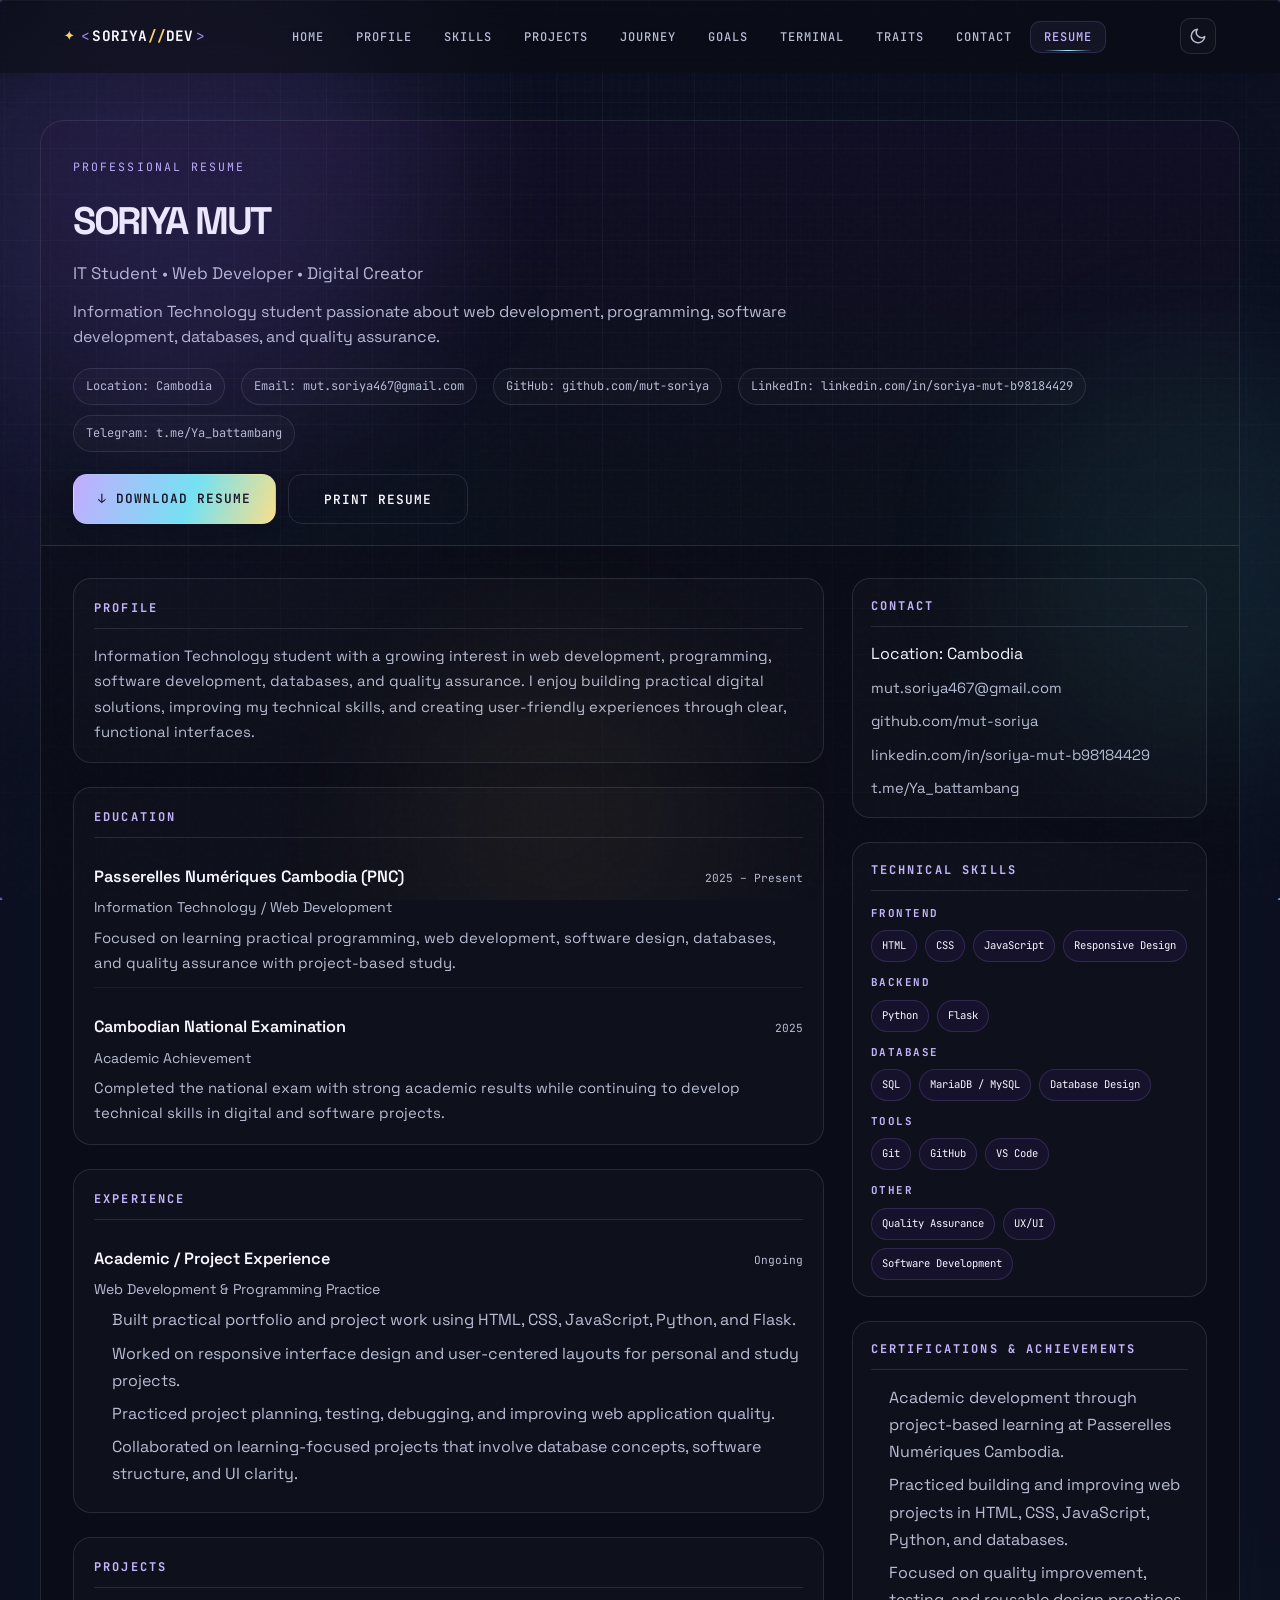
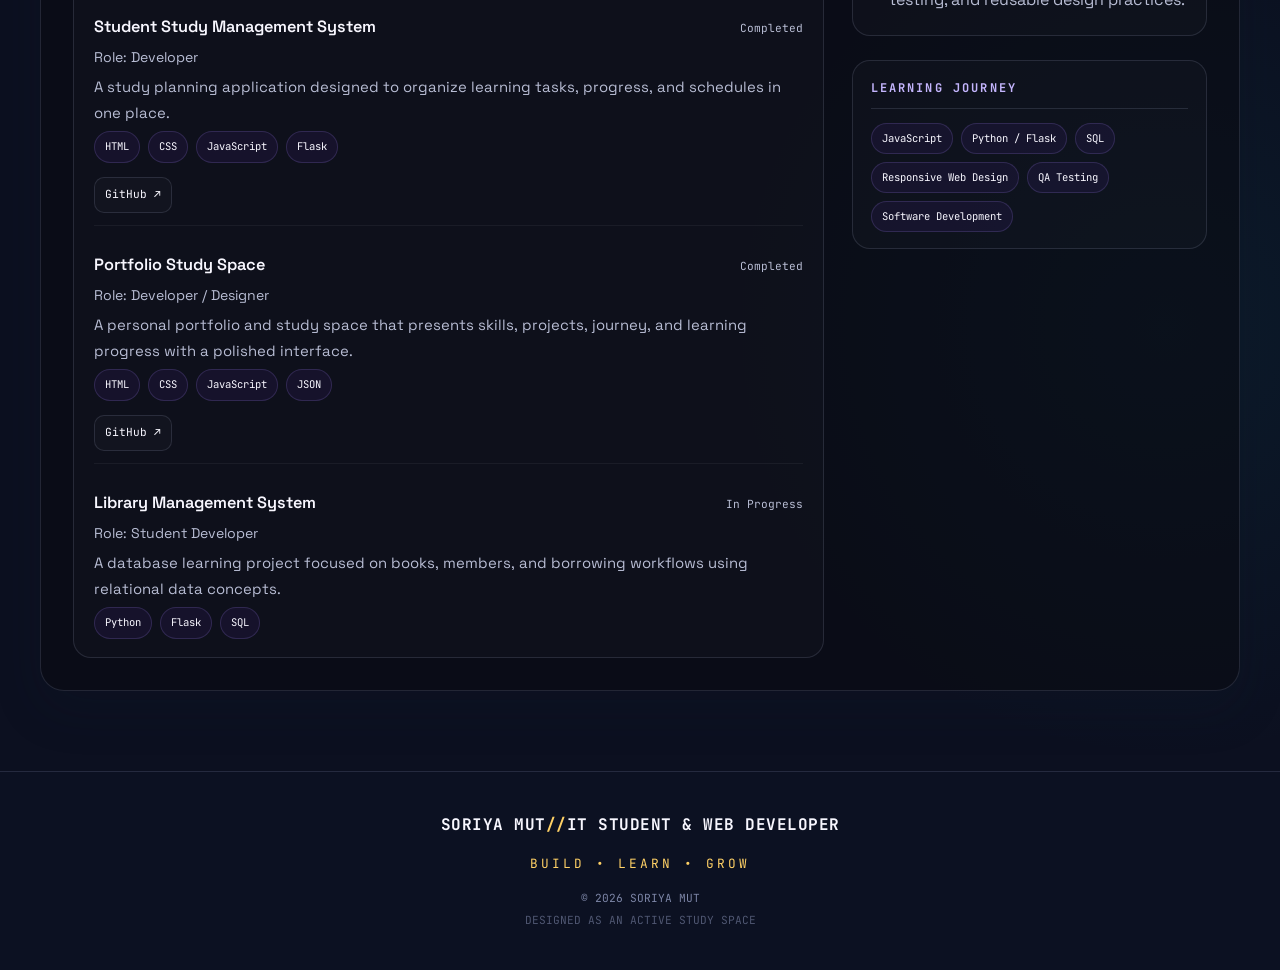
==== commit 66c2e860: "update background" ====
--- a/resume/index.html
+++ b/resume/index.html
@@ -446,7 +446,7 @@
         }
     </style>
 </head>
-<body>
+<body class="page-resume">
     <div class="bg-layer" aria-hidden="true">
         <div class="bg-grid"></div>
         <canvas class="bg-particles" id="bg-particles"></canvas>
--- a/assets/css/style.css
+++ b/assets/css/style.css
@@ -115,7 +115,19 @@
     transition: background var(--transition-slow), color var(--transition-slow);
     -webkit-font-smoothing: antialiased;
     -moz-osx-font-smoothing: grayscale;
-}
+    --page-gif: none;
+}
+
+body.page-home { --page-gif: url("https://i.makeagif.com/media/2-02-2022/8qXJHt.gif"); }
+body.page-profile { --page-gif: url("https://giffiles.alphacoders.com/220/220710.gif"); }
+body.page-skills { --page-gif: url("https://i.pinimg.com/originals/8b/a2/c4/8ba2c4aa8d5bac8528679f0bcfc6c3d1.gif"); }
+body.page-projects { --page-gif: url("https://i.pinimg.com/originals/88/2c/c8/882cc8417b025d735a72d4f273bba103.gif"); }
+body.page-journey { --page-gif: url("https://giffiles.alphacoders.com/219/219656.gif"); }
+body.page-goals { --page-gif: url("https://i.pinimg.com/originals/86/a0/47/86a047a95320407ba81f78ae60a1f5c5.gif"); }
+body.page-terminal { --page-gif: url("https://giffiles.alphacoders.com/142/142224.gif"); }
+body.page-traits { --page-gif: url("https://motionbgs.com/dl/gif/1480"); }
+body.page-contact { --page-gif: url("https://www.icegif.com/wp-content/uploads/2022/08/icegif-1433.gif"); }
+body.page-resume { --page-gif: url("https://i.makeagif.com/media/8-08-2020/hgcVDv.gif"); }
 
 a {
     color: inherit;
@@ -198,6 +210,29 @@
     z-index: var(--z-bg);
     overflow: hidden;
     pointer-events: none;
+}
+
+.bg-layer::before {
+    content: "";
+    position: absolute;
+    inset: -12%;
+    background-image: var(--page-gif);
+    background-repeat: no-repeat;
+    background-position: center;
+    background-size: cover;
+    opacity: 0.18;
+    filter: saturate(1.3) contrast(1.15) blur(2px);
+    mix-blend-mode: screen;
+    animation: bgGifFloat 22s ease-in-out infinite alternate;
+}
+
+@keyframes bgGifFloat {
+    0% {
+        transform: scale(1) translate3d(0, 0, 0);
+    }
+    100% {
+        transform: scale(1.15) translate3d(-2%, 2%, 0);
+    }
 }
 
 .bg-grid {
